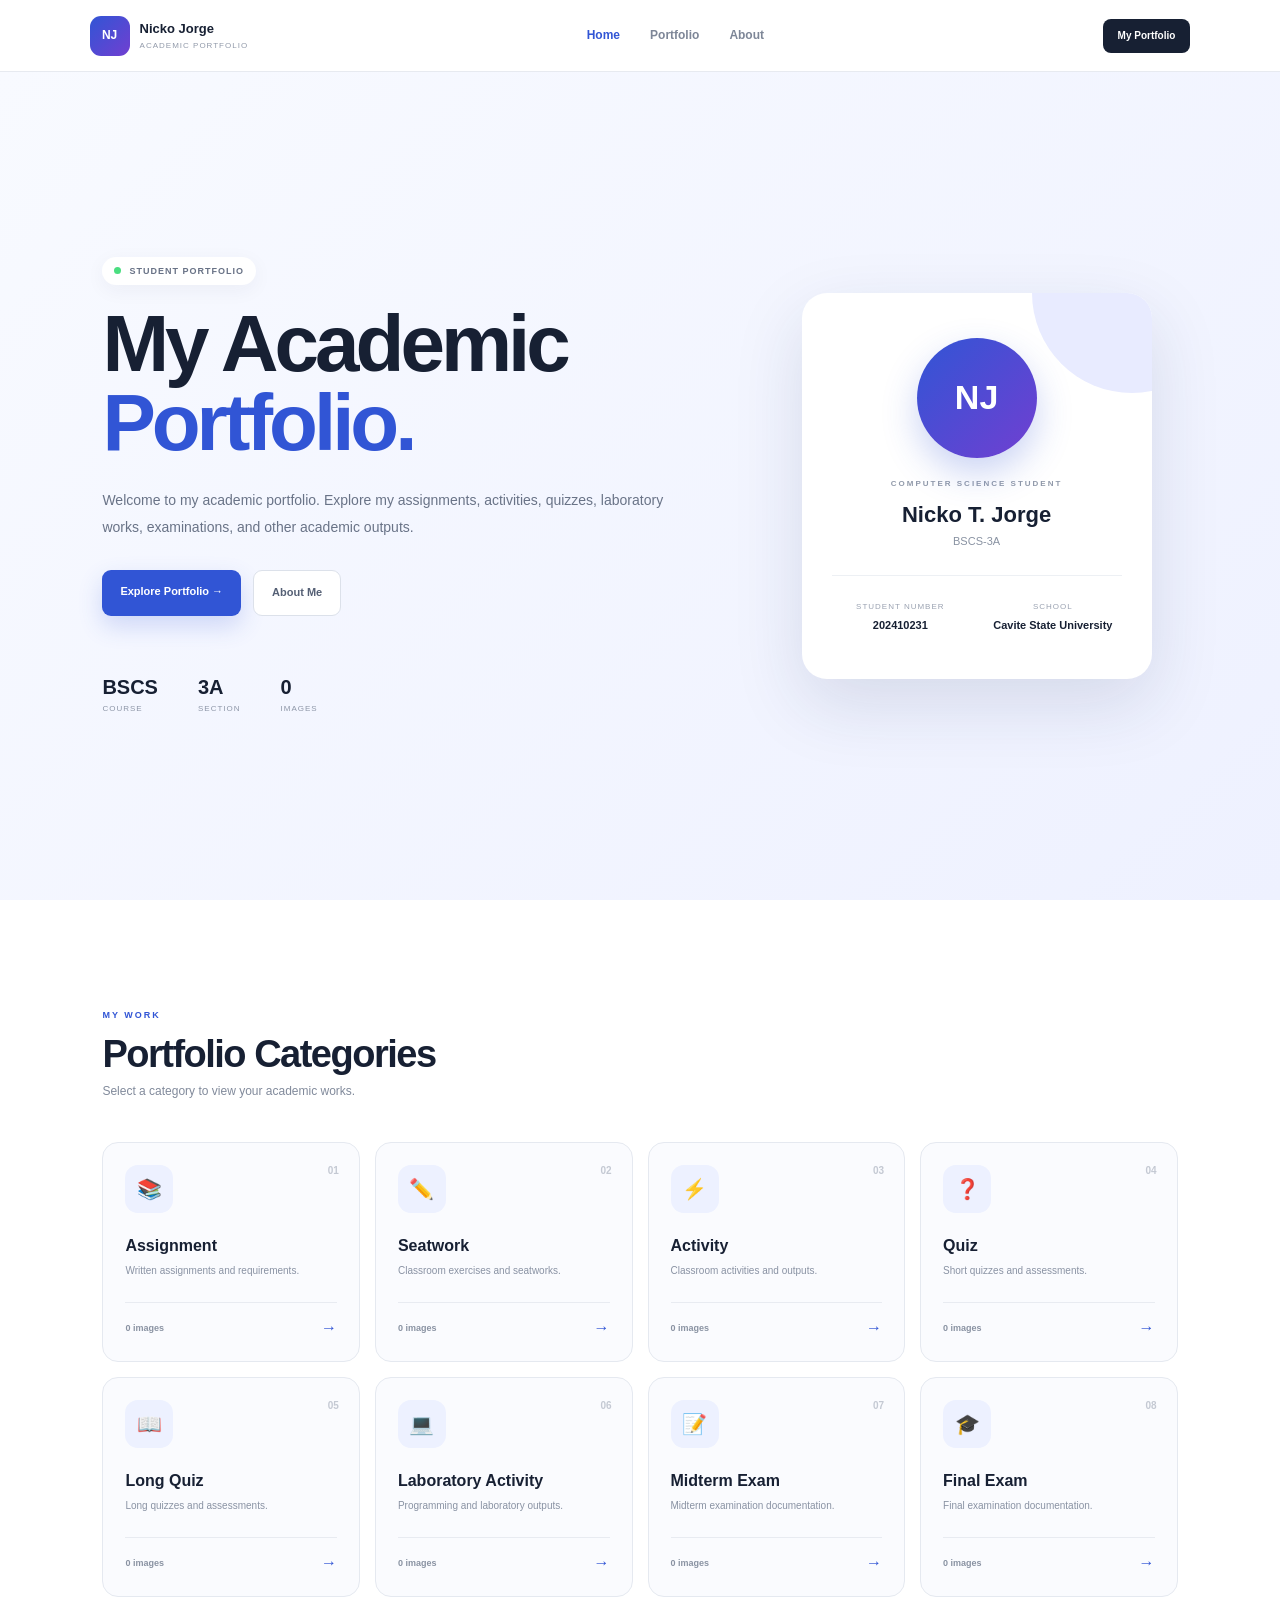
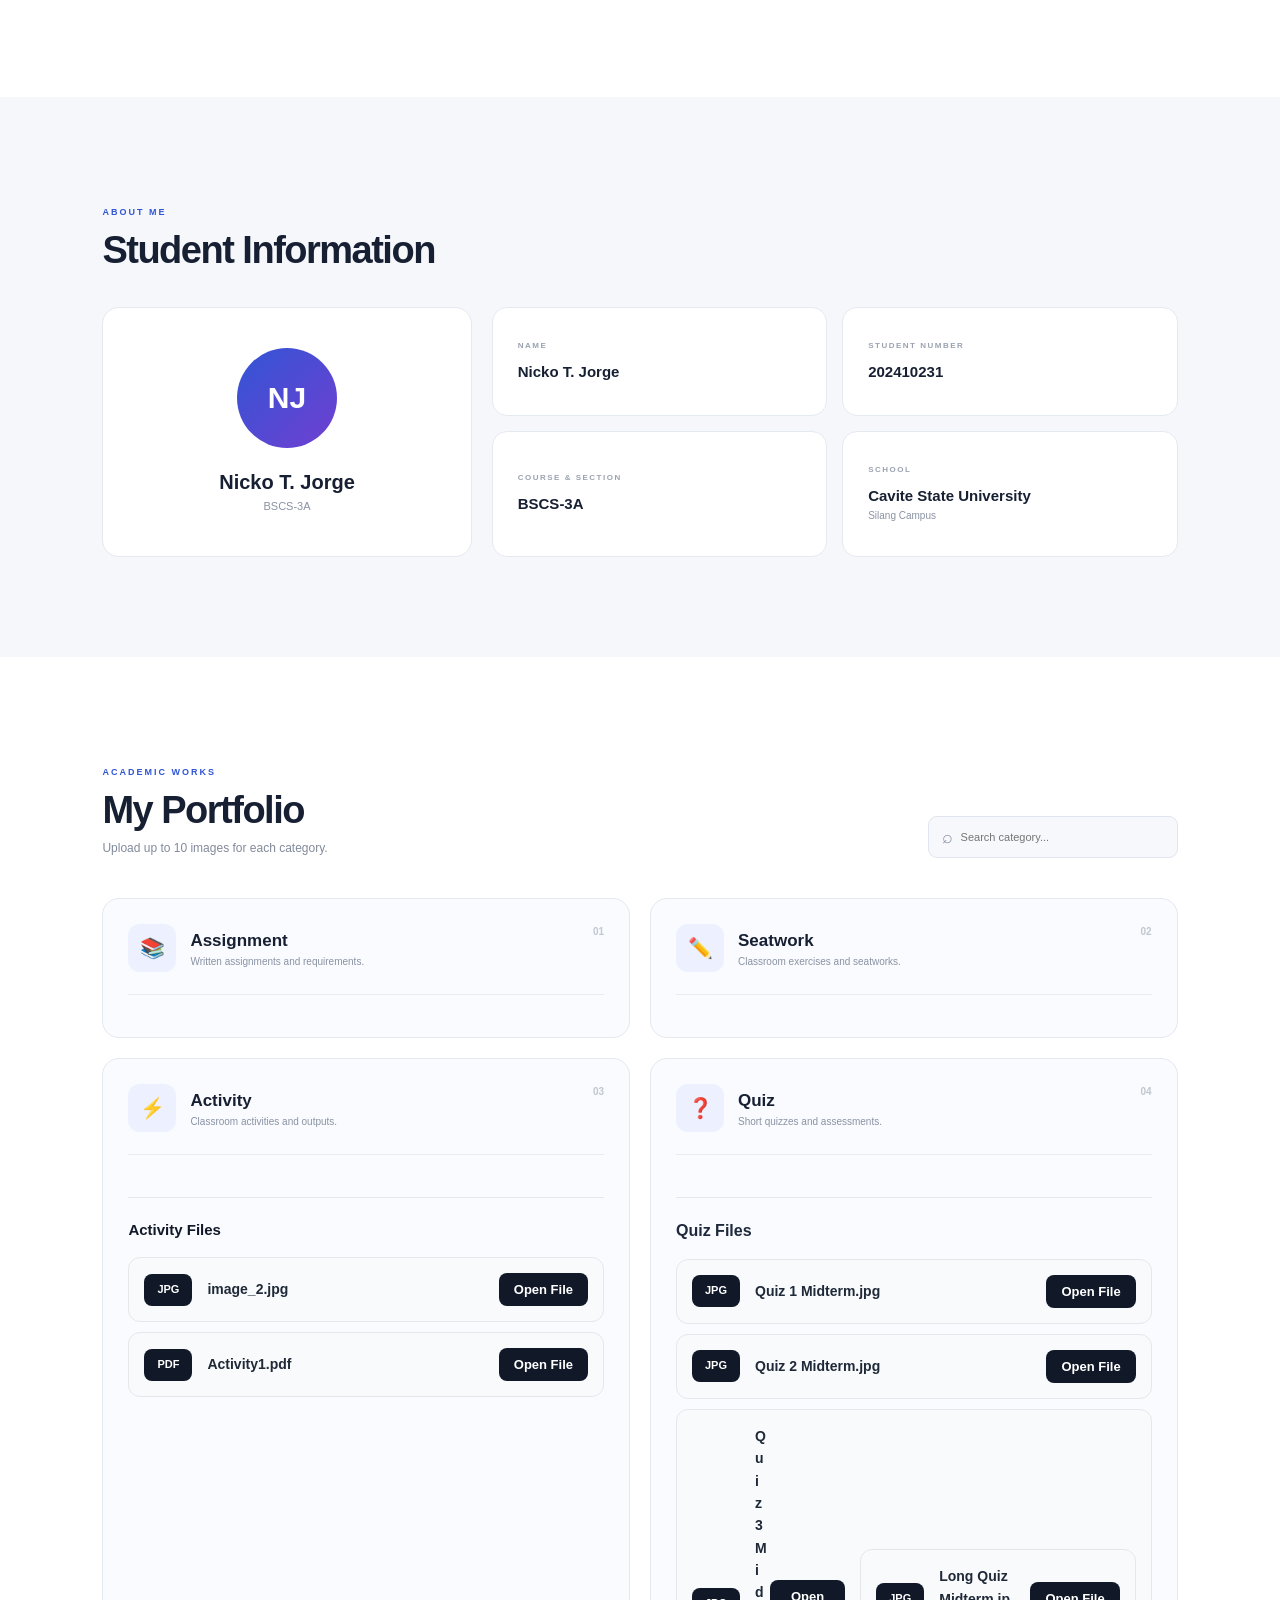
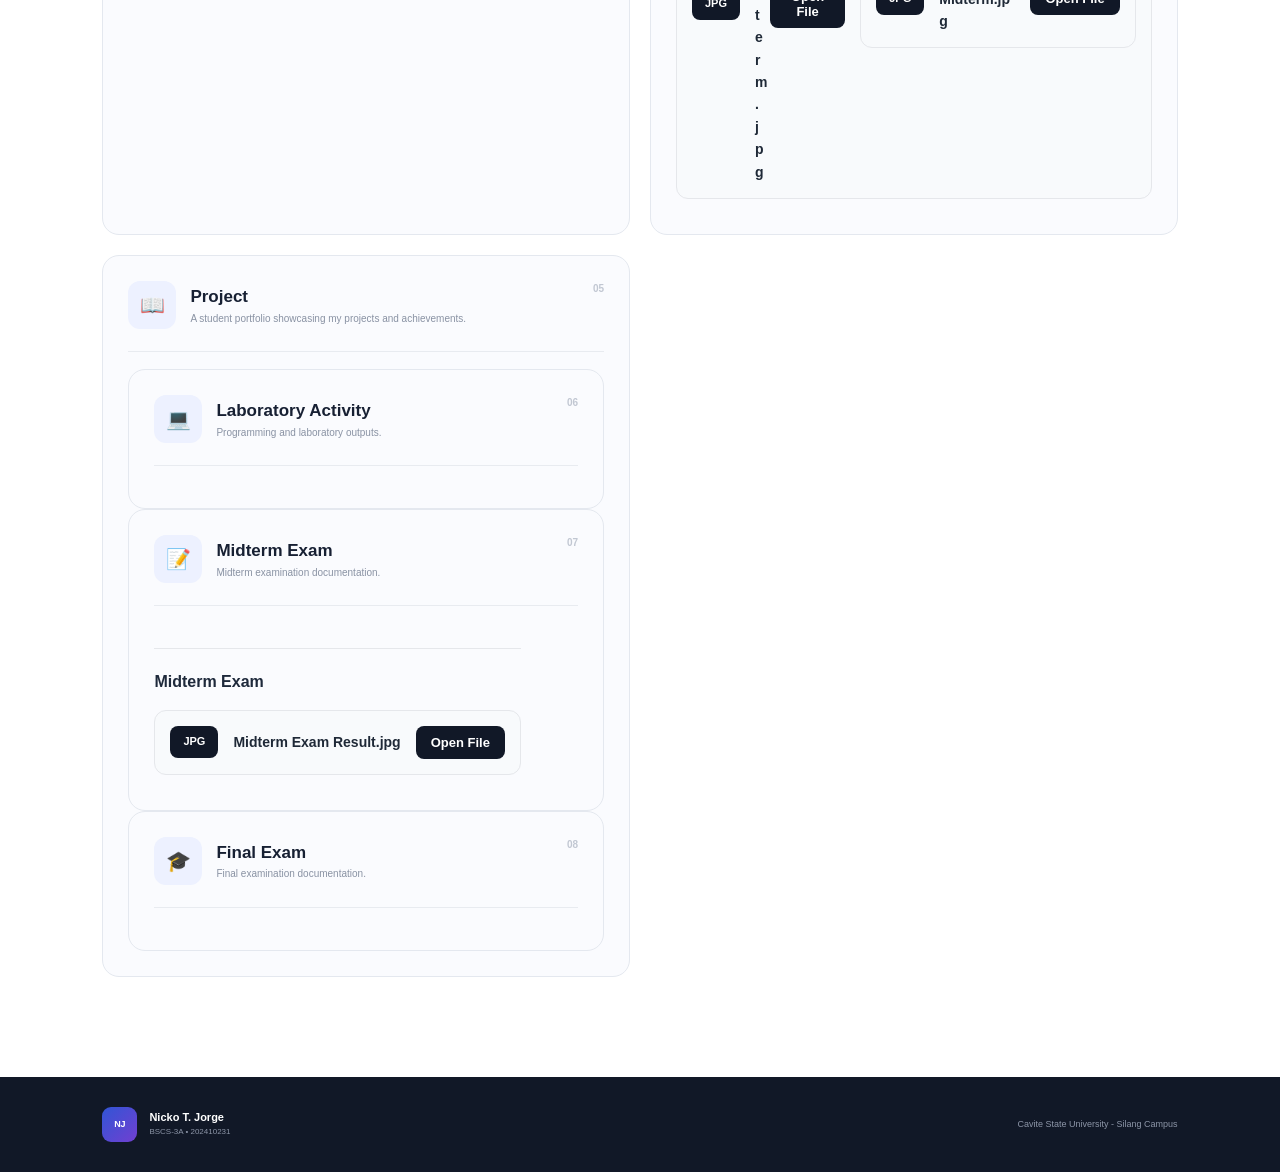
==== index.html @ 0a9c0896 "Update index.html" ====
<!DOCTYPE html>
<html lang="en">
<head>
    <meta charset="UTF-8">
    <meta name="viewport" content="width=device-width, initial-scale=1.0">

    <title>Nicko T. Jorge | Portfolio</title>

    <link rel="stylesheet" href="style.css">
</head>

<body>

<!-- =========================================
     NAVIGATION
========================================= -->
<header class="navbar">

    <a href="#home" class="logo">
        <div class="logo-box">NJ</div>

        <div class="logo-text">
            <strong>Nicko Jorge</strong>
            <small>Academic Portfolio</small>
        </div>
    </a>

    <nav>
        <a href="#home" class="nav-link active">Home</a>
        <a href="#portfolio" class="nav-link">Portfolio</a>
        <a href="#about" class="nav-link">About</a>
    </nav>

    <a href="#portfolio" class="nav-btn">
        My Portfolio
    </a>

</header>


<!-- =========================================
     HOME
========================================= -->
<section id="home" class="hero">

    <div class="hero-content">

        <span class="welcome-badge">
            <span></span>
            Student Portfolio
        </span>

        <h1>
            My Academic
            <strong>Portfolio.</strong>
        </h1>

        <p>
            Welcome to my academic portfolio.
            Explore my assignments, activities, quizzes,
            laboratory works, examinations, and other
            academic outputs.
        </p>

        <div class="hero-buttons">

            <a href="#portfolio" class="primary-btn">
                Explore Portfolio →
            </a>

            <a href="#about" class="secondary-btn">
                About Me
            </a>

        </div>

        <div class="hero-stats">

            <div>
                <strong>BSCS</strong>
                <span>Course</span>
            </div>

            <div>
                <strong>3A</strong>
                <span>Section</span>
            </div>

            <div>
                <strong id="totalImages">0</strong>
                <span>Images</span>
            </div>

        </div>

    </div>


    <!-- HERO PROFILE CARD -->
    <div class="hero-card">

        <div class="hero-card-top"></div>

        <div class="profile-circle">
            NJ
        </div>

        <span class="student-text">
            COMPUTER SCIENCE STUDENT
        </span>

        <h2>
            Nicko T. Jorge
        </h2>

        <p>
            BSCS-3A
        </p>

        <div class="hero-line"></div>

        <div class="student-info">

            <div>
                <span>Student Number</span>
                <strong>202410231</strong>
            </div>

            <div>
                <span>School</span>
                <strong>Cavite State University</strong>
            </div>

        </div>

    </div>

</section>


<!-- =========================================
     HOME PORTFOLIO CATEGORIES
========================================= -->
<section class="home-portfolio">

    <div class="section-heading">

        <span>MY WORK</span>

        <h2>
            Portfolio Categories
        </h2>

        <p>
            Select a category to view your academic works.
        </p>

    </div>


    <div class="category-grid">

        <!-- Assignment -->
        <a href="#assignment-section" class="category-card">

            <div class="category-icon">📚</div>

            <span class="category-number">01</span>

            <h3>Assignment</h3>

            <p>
                Written assignments and requirements.
            </p>

            <div class="category-bottom">
                <span id="home-assignment">0 images</span>
                <b>→</b>
            </div>

        </a>


        <!-- Seatwork -->
        <a href="#seatwork-section" class="category-card">

            <div class="category-icon">✏️</div>

            <span class="category-number">02</span>

            <h3>Seatwork</h3>

            <p>
                Classroom exercises and seatworks.
            </p>

            <div class="category-bottom">
                <span id="home-seatwork">0 images</span>
                <b>→</b>
            </div>

        </a>


        <!-- Activity -->
        <a href="#activity-section" class="category-card">

            <div class="category-icon">⚡</div>

            <span class="category-number">03</span>

            <h3>Activity</h3>

            <p>
                Classroom activities and outputs.
            </p>

            <div class="category-bottom">
                <span id="home-activity">0 images</span>
                <b>→</b>
            </div>

        </a>


        <!-- Quiz -->
        <a href="#quiz-section" class="category-card">

            <div class="category-icon">❓</div>

            <span class="category-number">04</span>

            <h3>Quiz</h3>

            <p>
                Short quizzes and assessments.
            </p>

            <div class="category-bottom">
                <span id="home-quiz">0 images</span>
                <b>→</b>
            </div>

        </a>


        <!-- Long Quiz -->
        <a href="#longquiz-section" class="category-card">

            <div class="category-icon">📖</div>

            <span class="category-number">05</span>

            <h3>Long Quiz</h3>

            <p>
                Long quizzes and assessments.
            </p>

            <div class="category-bottom">
                <span id="home-longquiz">0 images</span>
                <b>→</b>
            </div>

        </a>


        <!-- Laboratory -->
        <a href="#laboratory-section" class="category-card">

            <div class="category-icon">💻</div>

            <span class="category-number">06</span>

            <h3>Laboratory Activity</h3>

            <p>
                Programming and laboratory outputs.
            </p>

            <div class="category-bottom">
                <span id="home-laboratory">0 images</span>
                <b>→</b>
            </div>

        </a>


        <!-- Midterm -->
        <a href="#midterm-section" class="category-card">

            <div class="category-icon">📝</div>

            <span class="category-number">07</span>

            <h3>Midterm Exam</h3>

            <p>
                Midterm examination documentation.
            </p>

            <div class="category-bottom">
                <span id="home-midterm">0 images</span>
                <b>→</b>
            </div>

        </a>


        <!-- Final -->
        <a href="#finalexam-section" class="category-card">

            <div class="category-icon">🎓</div>

            <span class="category-number">08</span>

            <h3>Final Exam</h3>

            <p>
                Final examination documentation.
            </p>

            <div class="category-bottom">
                <span id="home-finalexam">0 images</span>
                <b>→</b>
            </div>

        </a>

    </div>

</section>


<!-- =========================================
     ABOUT
========================================= -->
<section id="about" class="about">

    <div class="section-heading">

        <span>ABOUT ME</span>

        <h2>
            Student Information
        </h2>

    </div>


    <div class="about-container">

        <div class="about-profile">

            <div class="big-profile">
                NJ
            </div>

            <h2>
                Nicko T. Jorge
            </h2>

            <p>
                BSCS-3A
            </p>

        </div>


        <div class="details-grid">

            <div class="detail-box">
                <span>NAME</span>
                <strong>Nicko T. Jorge</strong>
            </div>

            <div class="detail-box">
                <span>STUDENT NUMBER</span>
                <strong>202410231</strong>
            </div>

            <div class="detail-box">
                <span>COURSE & SECTION</span>
                <strong>BSCS-3A</strong>
            </div>

            <div class="detail-box">
                <span>SCHOOL</span>
                <strong>Cavite State University</strong>
                <small>Silang Campus</small>
            </div>

        </div>

    </div>

</section>


<!-- =========================================
     PORTFOLIO
========================================= -->
<section id="portfolio" class="portfolio">

    <div class="portfolio-heading">

        <div class="section-heading">

            <span>ACADEMIC WORKS</span>

            <h2>
                My Portfolio
            </h2>

            <p>
                Upload up to 10 images for each category.
            </p>

        </div>


        <div class="search-box">

            <span>⌕</span>

            <input
                type="text"
                id="searchInput"
                placeholder="Search category..."
            >

        </div>

    </div>


    <div class="portfolio-list">


        <!-- =====================================
             ASSIGNMENT
        ====================================== -->
        <article
            class="work-card"
            id="assignment-section"
            data-name="assignment"
        >

            <div class="work-top">

                <div class="work-icon">📚</div>

                <div>
                    <h3>Assignment</h3>
                    <p>
                        Written assignments and requirements.
                    </p>
                </div>

                <span class="work-number">01</span>

            </div>


            <div class="upload-area">

                

               

            </div>

           

        </article>



        <!-- =====================================
             SEATWORK
        ====================================== -->
        <article
            class="work-card"
            id="seatwork-section"
            data-name="seatwork"
        >

            <div class="work-top">

                <div class="work-icon">✏️</div>

                <div>
                    <h3>Seatwork</h3>
                    <p>
                        Classroom exercises and seatworks.
                    </p>
                </div>

                <span class="work-number">02</span>

            </div>


            <div class="upload-area">

                
            </div>

        </article>



        <!-- =====================================
             ACTIVITY
        ====================================== -->
        <article
            class="work-card"
            id="activity-section"
            data-name="activity"
        >

            <div class="work-top">

                <div class="work-icon">⚡</div>

                <div>
                    <h3>Activity</h3>
                    <p>
                        Classroom activities and outputs.
                    </p>
                </div>

                <span class="work-number">03</span>

            </div>


            <div class="upload-area">

                
            </div>


            <!-- STATIC FILES -->
            <div class="static-files">

                <h4>Activity Files</h4>


                <!-- JPG FILE -->
                <div class="file-item-card">

                    <div class="file-item-header">
                        <span class="file-badge">
                            JPG
                        </span>
                    </div>

                    <div class="file-info">

                        <div class="file-title">
                            image_2.jpg
                        </div>

                    </div>

                    <button
                        class="view-btn"
                        onclick="openStaticFile(
                            'files/dine papalitan.jpg',
                            'dine papalitan.jpg'
                        )"
                    >
                        Open File
                    </button>

                </div>


                <!-- PDF FILE -->
                <div class="file-item-card">

                    <div class="file-item-header">
                        <span class="file-badge">
                            PDF
                        </span>
                    </div>

                    <div class="file-info">

                        <div class="file-title">
                            Activity1.pdf
                        </div>

                    </div>

                    <button
                        class="view-btn"
                        onclick="openStaticFile(
                            'files/z-table.pdf',
                            'z-table.pdf'
                        )"
                    >
                        Open File
                    </button>

                </div>

            </div>

        </article>



        <!-- =====================================
             QUIZ
        ====================================== -->
        <article
            class="work-card"
            id="quiz-section"
            data-name="quiz"
        >

            <div class="work-top">

                <div class="work-icon">❓</div>

                <div>
                    <h3>Quiz</h3>
                    <p>
                        Short quizzes and assessments.
                    </p>
                </div>

                <span class="work-number">04</span>

            </div>


            <div class="upload-area">

                </div>

            <!-- STATIC FILES -->
            <div class="static-files">

                <h4 style="margin-bottom: 15px; font-size: 1rem; color: #1e293b;">Quiz Files</h4>

                <!-- FILE 1 -->
                <div class="file-item-card">

                    <div class="file-item-header">
                        <span class="file-badge">
                            JPG
                        </span>
                    </div>

                    <div class="file-info">
                        <div class="file-title">
                            Quiz 1 Midterm.jpg
                        </div>
                    </div>

                    <button
                        class="view-btn"
                        onclick="openStaticFile(
                            'files/QUIZ 1 Midterm - Emerging Tech.jpg',
                            'QUIZ 1 Midterm - Emerging Tech.jpg'
                        )"
                    >
                        Open File
                    </button>

                </div>

                <!-- FILE 2 -->
                <div class="file-item-card">

                    <div class="file-item-header">
                        <span class="file-badge">
                            JPG
                        </span>
                    </div>

                    <div class="file-info">
                        <div class="file-title">
                            Quiz 2 Midterm.jpg
                        </div>
                    </div>

                    <button
                        class="view-btn"
                        onclick="openStaticFile(
                            'files/QUIZ 2 Midterm - Requirement Analysis & UML.jpg',
                            'QUIZ 2 Midterm - Requirement Analysis & UML.jpg'
                        )"
                    >
                        Open File
                    </button>

                </div>

                <!-- FILE 3 -->
                <div class="file-item-card">

                    <div class="file-item-header">
                        <span class="file-badge">
                            JPG
                        </span>
                    </div>

                    <div class="file-info">
                        <div class="file-title">
                            Quiz 3 Midterm.jpg
                        </div>
                    </div>

                    <button
                        class="view-btn"
                        onclick="openStaticFile(
                            'files/QUIZ 3 Midterm - The SOLID Principles.jpg',
                            'QUIZ 3 Midterm - The SOLID Principles.jpg'
                        )"
                    >
                        Open File
                    </button>

                    <!-- FILE 4 -->
                <div class="file-item-card">

                    <div class="file-item-header">
                        <span class="file-badge">
                            JPG
                        </span>
                    </div>

                    <div class="file-info">
                        <div class="file-title">
                            Long Quiz Midterm.jpg
                        </div>
                    </div>

                    <button
                        class="view-btn"
                        onclick="openStaticFile(
                            'files/Long Quiz - Overall Lesson.jpg',
                            'Long Quiz - Overall Lesson.jpg'
                        )"
                    >
                        Open File
                    </button>
                    
        </article>



        <!-- =====================================
             LONG QUIZ
        ====================================== -->
        <article
            class="work-card"
            id="longquiz-section"
            data-name="long quiz"
        >

            <div class="work-top">

                <div class="work-icon">📖</div>

                <div>
                    <h3>Project</h3>
                    <p>
                        A student portfolio showcasing my projects and achievements.
                    </p>
                </div>

                <span class="work-number">05</span>

            </div>


            <div class="upload-area">

                </div


        </article>



        <!-- =====================================
             LABORATORY
        ====================================== -->
        <article
            class="work-card"
            id="laboratory-section"
            data-name="laboratory activity"
        >

            <div class="work-top">

                <div class="work-icon">💻</div>

                <div>
                    <h3>Laboratory Activity</h3>
                    <p>
                        Programming and laboratory outputs.
                    </p>
                </div>

                <span class="work-number">06</span>

            </div>


            <div class="upload-area">

                </div>

        </article>



        <!-- =====================================
             MIDTERM
        ====================================== -->
        <article
            class="work-card"
            id="midterm-section"
            data-name="midterm exam"
        >

            <div class="work-top">

                <div class="work-icon">📝</div>

                <div>
                    <h3>Midterm Exam</h3>
                    <p>
                        Midterm examination documentation.
                    </p>
                </div>

                <span class="work-number">07</span>

            </div>


            <div class="upload-area">

                <!-- STATIC FILES -->
            <div class="static-files">

                <h4 style="margin-bottom: 15px; font-size: 1rem; color: #1e293b;">Midterm Exam</h4>

                <!-- FILE 1 -->
                <div class="file-item-card">

                    <div class="file-item-header">
                        <span class="file-badge">
                            JPG
                        </span>
                    </div>

                    <div class="file-info">
                        <div class="file-title">
                            Midterm Exam Result.jpg
                        </div>
                    </div>

                    <button
                        class="view-btn"
                        onclick="openStaticFile(
                            'files/Midterm Exam Result.jpg',
                            'Midterm Exam Result.jpg'
                        )"
                    >
                        Open File
                    </button>

                </div>

        </article>



        <!-- =====================================
             FINAL EXAM
        ====================================== -->
        <article
            class="work-card"
            id="finalexam-section"
            data-name="final exam"
        >

            <div class="work-top">

                <div class="work-icon">🎓</div>

                <div>
                    <h3>Final Exam</h3>
                    <p>
                        Final examination documentation.
                    </p>
                </div>

                <span class="work-number">08</span>

            </div>


            <div class="upload-area">

                </div>

        </article>

    </div>


    <div
        id="noResults"
        class="no-results"
    >
        No category found.
    </div>

</section>


<!-- =========================================
     IMAGE MODAL
========================================= -->
<div
    id="imageModal"
    class="image-modal"


    <button
        class="close-modal"
        onclick="closeModal()"
    >
        ×
    </button>

    <img
        id="modalImage"
        src=""
        alt="Image Preview"
    >

</div>


<!-- =========================================
     STATIC FILE MODAL
========================================= -->
<div
    id="staticFileModal"
    class="static-file-modal">


    <div class="static-file-container">

        <div class="static-file-topbar">

            <strong id="staticFileTitle">
                File
            </strong>

            <button
                class="close-file-modal"
                onclick="closeStaticFile()"
            >
                ×
            </button>

        </div>


        <div class="static-file-content">

            <img
                id="staticImageViewer"
                src=""
                alt="File Preview"
            >


            <iframe
                id="staticPdfViewer"
                src=""
                title="PDF Viewer"
            ></iframe>


            <div
                id="unsupportedFile"
                class="unsupported-file"
            >

                <h3>
                    File Preview Unavailable
                </h3>

                <p>
                    This file type cannot be previewed
                    in the browser.
                </p>

            </div>

        </div>

    </div>

</div>


<!-- =========================================
     FOOTER
========================================= -->
<footer>

    <div class="footer-logo">
        NJ
    </div>

    <div>

        <strong>
            Nicko T. Jorge
        </strong>

        <span>
            BSCS-3A • 202410231
        </span>

    </div>

    <p>
        Cavite State University - Silang Campus
    </p>

</footer>


<script src="script.js"></script>

</body>
</html>
---- style.css ----
/* =========================================
   RESET
========================================= */

* {
    margin: 0;
    padding: 0;
    box-sizing: border-box;
}

html {
    scroll-behavior: smooth;
}

body {
    font-family: Arial, Helvetica, sans-serif;
    color: #172033;
    background: #f5f7fb;
    line-height: 1.6;
}


/* =========================================
   NAVBAR
========================================= */

.navbar {
    position: sticky;
    top: 0;
    z-index: 1000;
    height: 72px;
    padding: 0 7%;
    display: flex;
    align-items: center;
    justify-content: space-between;
    background: rgba(255,255,255,0.94);
    backdrop-filter: blur(15px);
    border-bottom: 1px solid #e7eaf0;
}

.logo {
    display: flex;
    align-items: center;
    gap: 10px;
    text-decoration: none;
    color: #172033;
}

.logo-box {
    width: 40px;
    height: 40px;
    display: flex;
    align-items: center;
    justify-content: center;
    border-radius: 11px;
    background: linear-gradient(135deg,#3155d5,#713fd1);
    color: white;
    font-size: 12px;
    font-weight: 900;
}

.logo-text strong {
    display: block;
    font-size: 13px;
}

.logo-text small {
    display: block;
    color: #929aaa;
    font-size: 8px;
    letter-spacing: 1px;
    text-transform: uppercase;
}

.navbar nav {
    display: flex;
    gap: 30px;
}

.nav-link {
    color: #7d8697;
    text-decoration: none;
    font-size: 12px;
    font-weight: 700;
    transition: 0.25s;
}

.nav-link:hover,
.nav-link.active {
    color: #3155d5;
}

.nav-btn {
    padding: 9px 15px;
    border-radius: 8px;
    background: #172033;
    color: white;
    text-decoration: none;
    font-size: 10px;
    font-weight: 700;
}


/* =========================================
   HERO
========================================= */

.hero {
    min-height: calc(100vh - 72px);
    padding: 80px 8%;
    display: grid;
    grid-template-columns: 1.2fr 0.8fr;
    align-items: center;
    gap: 70px;
    background: linear-gradient(135deg,#f8faff,#eef1ff);
}

.hero-content {
    max-width: 650px;
}

.welcome-badge {
    display: inline-flex;
    align-items: center;
    gap: 8px;
    padding: 7px 12px;
    border-radius: 30px;
    background: white;
    color: #687286;
    font-size: 9px;
    font-weight: 800;
    letter-spacing: 1px;
    text-transform: uppercase;
    box-shadow: 0 5px 20px rgba(30,40,80,0.05);
}

.welcome-badge span {
    width: 7px;
    height: 7px;
    border-radius: 50%;
    background: #4ade80;
}

.hero h1 {
    margin-top: 20px;
    font-size: clamp(50px,7vw,80px);
    line-height: 0.98;
    letter-spacing: -4px;
}

.hero h1 strong {
    display: block;
    color: #3155d5;
}

.hero-content > p {
    max-width: 580px;
    margin-top: 25px;
    color: #697387;
    font-size: 14px;
    line-height: 1.9;
}

.hero-buttons {
    display: flex;
    gap: 12px;
    margin-top: 30px;
}

.primary-btn,
.secondary-btn {
    padding: 13px 18px;
    border-radius: 9px;
    text-decoration: none;
    font-size: 11px;
    font-weight: 800;
    transition: 0.25s;
}

.primary-btn {
    background: #3155d5;
    color: white;
    box-shadow: 0 10px 25px rgba(49,85,213,0.2);
}

.primary-btn:hover {
    transform: translateY(-3px);
}

.secondary-btn {
    border: 1px solid #dce1ea;
    background: white;
    color: #556075;
}

.secondary-btn:hover {
    color: #3155d5;
    border-color: #3155d5;
}

.hero-stats {
    display: flex;
    gap: 40px;
    margin-top: 55px;
}

.hero-stats div {
    display: flex;
    flex-direction: column;
}

.hero-stats strong {
    font-size: 20px;
}

.hero-stats span {
    color: #8d96a7;
    font-size: 8px;
    text-transform: uppercase;
    letter-spacing: 1px;
}


/* =========================================
   HERO CARD
========================================= */

.hero-card {
    position: relative;
    max-width: 350px;
    width: 100%;
    margin: auto;
    padding: 45px 30px;
    text-align: center;
    background: white;
    border-radius: 25px;
    box-shadow: 0 25px 70px rgba(30,45,90,0.13);
    overflow: hidden;
    animation: floating 5s ease-in-out infinite;
}

@keyframes floating {
    0%,100% {
        transform: translateY(0);
    }

    50% {
        transform: translateY(-10px);
    }
}

.hero-card-top {
    position: absolute;
    top: -100px;
    right: -80px;
    width: 200px;
    height: 200px;
    border-radius: 50%;
    background: #e8ebff;
}

.profile-circle {
    position: relative;
    width: 120px;
    height: 120px;
    margin: auto;
    display: flex;
    align-items: center;
    justify-content: center;
    border-radius: 50%;
    background: linear-gradient(135deg,#3155d5,#713fd1);
    color: white;
    font-size: 34px;
    font-weight: 900;
    box-shadow: 0 15px 35px rgba(49,85,213,0.25);
}

.student-text {
    display: block;
    margin-top: 20px;
    color: #919aaa;
    font-size: 8px;
    font-weight: 800;
    letter-spacing: 2px;
}

.hero-card h2 {
    margin-top: 7px;
    font-size: 22px;
}

.hero-card > p {
    color: #8992a2;
    font-size: 11px;
}

.hero-line {
    height: 1px;
    margin: 25px 0;
    background: #edf0f4;
}

.student-info {
    display: grid;
    grid-template-columns: 1fr 1fr;
    gap: 15px;
}

.student-info div {
    display: flex;
    flex-direction: column;
}

.student-info span {
    color: #9aa2b1;
    font-size: 8px;
    text-transform: uppercase;
    letter-spacing: 1px;
}

.student-info strong {
    margin-top: 3px;
    font-size: 11px;
}


/* =========================================
   SECTION HEADING
========================================= */

.section-heading > span {
    color: #3155d5;
    font-size: 9px;
    font-weight: 900;
    letter-spacing: 2px;
}

.section-heading h2 {
    margin-top: 8px;
    font-size: 38px;
    line-height: 1.1;
    letter-spacing: -1.5px;
}

.section-heading p {
    margin-top: 7px;
    color: #818a9b;
    font-size: 12px;
}


/* =========================================
   HOME PORTFOLIO
========================================= */

.home-portfolio {
    padding: 100px 8%;
    background: white;
}

.category-grid {
    margin-top: 40px;
    display: grid;
    grid-template-columns: repeat(4,1fr);
    gap: 15px;
}

.category-card {
    position: relative;
    min-height: 220px;
    padding: 22px;
    border: 1px solid #e5e9f0;
    border-radius: 16px;
    background: #fafbfe;
    text-decoration: none;
    color: #172033;
    transition: 0.3s ease;
    overflow: hidden;
}

.category-card:hover {
    transform: translateY(-7px);
    background: white;
    border-color: #ccd5f4;
    box-shadow: 0 18px 40px rgba(30,45,90,0.08);
}

.category-icon {
    width: 48px;
    height: 48px;
    display: flex;
    align-items: center;
    justify-content: center;
    border-radius: 13px;
    background: #edf1ff;
    font-size: 20px;
}

.category-number {
    position: absolute;
    top: 20px;
    right: 20px;
    color: #c4c9d3;
    font-size: 10px;
    font-weight: 900;
}

.category-card h3 {
    margin-top: 20px;
    font-size: 16px;
}

.category-card p {
    margin-top: 5px;
    color: #8992a3;
    font-size: 10px;
}

.category-bottom {
    position: absolute;
    left: 22px;
    right: 22px;
    bottom: 20px;
    display: flex;
    justify-content: space-between;
    align-items: center;
    border-top: 1px solid #e8ebf1;
    padding-top: 12px;
}

.category-bottom span {
    color: #8992a2;
    font-size: 9px;
    font-weight: 700;
}

.category-bottom b {
    color: #3155d5;
    font-size: 16px;
}


/* =========================================
   ABOUT
========================================= */

.about {
    padding: 100px 8%;
    background: #f5f7fb;
}

.about-container {
    margin-top: 35px;
    display: grid;
    grid-template-columns: 0.7fr 1.3fr;
    gap: 20px;
}

.about-profile {
    padding: 40px 25px;
    display: flex;
    flex-direction: column;
    align-items: center;
    justify-content: center;
    text-align: center;
    background: white;
    border-radius: 17px;
    border: 1px solid #e5e9f0;
}

.big-profile {
    width: 100px;
    height: 100px;
    display: flex;
    align-items: center;
    justify-content: center;
    border-radius: 50%;
    background: linear-gradient(135deg,#3155d5,#713fd1);
    color: white;
    font-size: 30px;
    font-weight: 900;
}

.about-profile h2 {
    margin-top: 18px;
    font-size: 20px;
}

.about-profile p {
    color: #8992a3;
    font-size: 11px;
}

.details-grid {
    display: grid;
    grid-template-columns: 1fr 1fr;
    gap: 15px;
}

.detail-box {
    padding: 25px;
    display: flex;
    flex-direction: column;
    justify-content: center;
    border: 1px solid #e5e9f0;
    border-radius: 15px;
    background: white;
}

.detail-box span {
    color: #9aa2b1;
    font-size: 8px;
    font-weight: 900;
    letter-spacing: 1.5px;
}

.detail-box strong {
    margin-top: 7px;
    font-size: 15px;
}

.detail-box small {
    color: #8992a3;
    font-size: 10px;
}


/* =========================================
   PORTFOLIO
========================================= */

.portfolio {
    padding: 100px 8%;
    background: white;
}

.portfolio-heading {
    display: flex;
    align-items: end;
    justify-content: space-between;
    gap: 30px;
}

.search-box {
    width: 250px;
    height: 42px;
    display: flex;
    align-items: center;
    gap: 8px;
    padding: 0 13px;
    background: #f7f8fb;
    border: 1px solid #e1e5ed;
    border-radius: 9px;
}

.search-box span {
    color: #8b94a4;
    font-size: 18px;
}

.search-box input {
    width: 100%;
    border: none;
    outline: none;
    background: transparent;
    font-size: 11px;
    color: #172033;
}


/* =========================================
   WORK LIST
========================================= */

.portfolio-list {
    margin-top: 40px;
    display: grid;
    grid-template-columns: repeat(2,1fr);
    gap: 20px;
}

.work-card {
    padding: 25px;
    border: 1px solid #e4e8ef;
    border-radius: 17px;
    background: #fafbfe;
    transition: 0.3s;
}

.work-card:hover {
    border-color: #ccd5f3;
    box-shadow: 0 15px 35px rgba(30,45,80,0.06);
}

.work-top {
    display: flex;
    align-items: center;
    gap: 14px;
}

.work-icon {
    width: 48px;
    height: 48px;
    flex-shrink: 0;
    display: flex;
    align-items: center;
    justify-content: center;
    border-radius: 12px;
    background: #edf1ff;
    font-size: 20px;
}

.work-top h3 {
    font-size: 17px;
}

.work-top p {
    color: #8992a3;
    font-size: 10px;
}

.work-number {
    margin-left: auto;
    align-self: flex-start;
    color: #c1c7d2;
    font-size: 10px;
    font-weight: 900;
}


/* =========================================
   UPLOAD
========================================= */

.upload-area {
    margin-top: 22px;
    padding-top: 17px;
    border-top: 1px solid #e8ebf0;
    display: flex;
    align-items: center;
    justify-content: space-between;
}

.upload-button {
    padding: 9px 13px;
    border-radius: 8px;
    background: #e9edff;
    color: #3155d5;
    font-size: 9px;
    font-weight: 900;
    cursor: pointer;
    transition: 0.25s;
}

.upload-button:hover {
    background: #3155d5;
    color: white;
}

.upload-button input {
    display: none;
}

.upload-area > span {
    color: #9aa2b1;
    font-size: 8px;
    font-weight: 700;
}


/* =========================================
   COUNTER
========================================= */

.counter {
    margin-top: 13px;
    color: #7f899a;
    font-size: 9px;
    font-weight: 800;
    text-align: right;
}


/* =========================================
   GALLERY
========================================= */

.gallery {
    margin-top: 12px;
    display: grid;
    grid-template-columns: repeat(5,1fr);
    gap: 6px;
}

.empty {
    grid-column: 1 / -1;
    padding: 18px;
    border: 1px dashed #dfe3eb;
    border-radius: 9px;
    text-align: center;
    color: #a1a8b5;
    font-size: 9px;
}

.image-item {
    position: relative;
    height: 70px;
    overflow: hidden;
    border-radius: 8px;
    background: #e9ecf2;
}

.image-item img {
    width: 100%;
    height: 100%;
    display: block;
    object-fit: cover;
    cursor: pointer;
    transition: 0.25s;
}

.image-item:hover img {
    transform: scale(1.08);
}

.delete-image {
    position: absolute;
    top: 4px;
    right: 4px;
    width: 21px;
    height: 21px;
    padding: 0;
    border: none;
    border-radius: 50%;
    background: rgba(0,0,0,0.75);
    color: white;
    cursor: pointer;
    font-size: 14px;
    line-height: 20px;
    opacity: 0;
    z-index: 5;
    transition: 0.2s;
}

.image-item:hover .delete-image {
    opacity: 1;
}

.delete-image:hover {
    background: #ef4444;
}


/* =========================================
   STATIC FILES
========================================= */

.static-files {
    margin-top: 25px;
    padding-top: 20px;
    border-top: 1px solid #e5e7eb;
}

.static-files h4 {
    margin: 0 0 15px;
    font-size: 15px;
    color: #111827;
}

.file-item-card {
    display: flex;
    align-items: center;
    gap: 15px;
    padding: 15px;
    margin-bottom: 10px;
    background: #f8fafc;
    border: 1px solid #e5e7eb;
    border-radius: 12px;
    transition: 0.2s ease;
}

.file-item-card:hover {
    transform: translateY(-2px);
    box-shadow: 0 8px 20px rgba(0,0,0,0.08);
}

.file-item-header {
    flex-shrink: 0;
}

.file-badge {
    display: inline-flex;
    align-items: center;
    justify-content: center;
    min-width: 48px;
    height: 32px;
    padding: 0 10px;
    border-radius: 8px;
    background: #111827;
    color: white;
    font-size: 11px;
    font-weight: 700;
}

.file-info {
    flex: 1;
    min-width: 0;
}

.file-title {
    font-size: 14px;
    font-weight: 600;
    color: #1f2937;
    word-break: break-word;
}

.view-btn {
    border: none;
    background: #111827;
    color: white;
    padding: 9px 15px;
    border-radius: 8px;
    cursor: pointer;
    font-size: 13px;
    font-weight: 600;
    transition: 0.2s ease;
}

.view-btn:hover {
    background: #374151;
    transform: translateY(-1px);
}


/* =========================================
   STATIC FILE MODAL
========================================= */

.static-file-modal {
    position: fixed;
    inset: 0;
    z-index: 9999;
    display: flex;
    align-items: center;
    justify-content: center;
    padding: 20px;
    background: rgba(0,0,0,0.75);
    opacity: 0;
    visibility: hidden;
    pointer-events: none;
    transition: 0.25s ease;
}

.static-file-modal.show {
    opacity: 1;
    visibility: visible;
    pointer-events: auto;
}

.static-file-container {
    width: min(1000px,100%);
    height: min(850px,90vh);
    background: white;
    border-radius: 16px;
    overflow: hidden;
    display: flex;
    flex-direction: column;
    box-shadow: 0 25px 70px rgba(0,0,0,0.3);
}

.static-file-topbar {
    min-height: 60px;
    padding: 0 20px;
    display: flex;
    align-items: center;
    justify-content: space-between;
    border-bottom: 1px solid #e5e7eb;
    background: white;
}

.static-file-topbar strong {
    font-size: 15px;
    color: #111827;
}

.close-file-modal {
    width: 38px;
    height: 38px;
    border: none;
    border-radius: 50%;
    background: #f3f4f6;
    color: #111827;
    font-size: 25px;
    line-height: 1;
    cursor: pointer;
}

.close-file-modal:hover {
    background: #e5e7eb;
}

.static-file-content {
    flex: 1;
    min-height: 0;
    display: flex;
    align-items: center;
    justify-content: center;
    background: #f1f5f9;
    overflow: auto;
}

#staticImageViewer {
    display: none;
    max-width: 100%;
    max-height: 100%;
    object-fit: contain;
}

#staticPdfViewer {
    display: none;
    width: 100%;
    height: 100%;
    border: none;
}

.unsupported-file {
    display: none;
    text-align: center;
    padding: 30px;
}

.unsupported-file h3 {
    margin-bottom: 8px;
}

.unsupported-file p {
    color: #6b7280;
}


/* =========================================
   NO RESULTS
========================================= */

.no-results {
    display: none;
    padding: 50px;
    text-align: center;
    color: #939baa;
    font-size: 12px;
}


/* =========================================
   IMAGE MODAL
========================================= */

.image-modal {
    position: fixed;
    inset: 0;
    z-index: 3000;
    display: none;
    align-items: center;
    justify-content: center;
    padding: 20px;
    background: rgba(8,12,22,0.95);
}

.image-modal img {
    max-width: 94vw;
    max-height: 90vh;
    object-fit: contain;
    border-radius: 10px;
}

.close-modal {
    position: absolute;
    top: 15px;
    right: 25px;
    border: none;
    background: transparent;
    color: white;
    font-size: 40px;
    cursor: pointer;
}


/* =========================================
   FOOTER
========================================= */

footer {
    padding: 30px 8%;
    display: flex;
    align-items: center;
    gap: 12px;
    background: #111827;
    color: #8d96a8;
}

.footer-logo {
    width: 35px;
    height: 35px;
    display: flex;
    align-items: center;
    justify-content: center;
    border-radius: 9px;
    background: linear-gradient(135deg,#3155d5,#713fd1);
    color: white;
    font-size: 9px;
    font-weight: 900;
}

footer div:nth-child(2) {
    display: flex;
    flex-direction: column;
}

footer strong {
    color: white;
    font-size: 11px;
}

footer span {
    font-size: 8px;
}

footer p {
    margin-left: auto;
    font-size: 9px;
}


/* =========================================
   TABLET
========================================= */

@media (max-width: 1000px) {

    .category-grid {
        grid-template-columns: repeat(2,1fr);
    }

    .hero {
        grid-template-columns: 1fr;
        text-align: center;
    }

    .hero-content {
        margin: auto;
    }

    .hero-content > p {
        margin-left: auto;
        margin-right: auto;
    }

    .hero-buttons,
    .hero-stats {
        justify-content: center;
    }

    .about-container {
        grid-template-columns: 1fr;
    }
}

/* =========================================
   MOBILE
========================================= */

@media (max-width: 700px) {

    .navbar {
        padding: 0 5%;
    }

    .navbar nav {
        display: none;
    }

    .nav-btn {
        font-size: 8px;
        padding: 8px 10px;
    }

    .hero {
        padding: 60px 6%;
    }

    .hero h1 {
        font-size: 48px;
        letter-spacing: -3px;
    }

    .hero-buttons {
        flex-direction: column;
    }

    .hero-stats {
        gap: 25px;
        flex-wrap: wrap;
    }

    .home-portfolio,
    .about,
    .portfolio {
        padding: 70px 6%;
    }

    .category-grid {
        grid-template-columns: 1fr;
    }

    .portfolio-heading {
        flex-direction: column;
        align-items: stretch;
    }

    .search-box {
        width: 100%;
    }

    .portfolio-list {
        grid-template-columns: 1fr;
    }

    .details-grid {
        grid-template-columns: 1fr;
    }

    .file-item-card {
        flex-wrap: wrap;
    }

    .file-info {
        flex: 1 1 calc(100% - 70px);
    }

    .view-btn {
        width: 100%;
    }

    .static-file-modal {
        padding: 10px;
    }

    .static-file-container {
        height: 95vh;
        border-radius: 12px;
    }

    footer {
        flex-direction: column;
        text-align: center;
    }

    footer p {
        margin-left: 0;
    }
}


/* =========================================
   SMALL PHONE
========================================= */

@media (max-width: 400px) {

    .logo-text small {
        display: none;
    }

    .logo-box {
        width: 35px;
        height: 35px;
    }

    .hero h1 {
        font-size: 42px;
    }

    .gallery {
        grid-template-columns: repeat(4,1fr);
    }

    .image-item {
        height: 65px;
    }
}

/* Modal backdrop */
#staticFileModal {
  display: none; /* Controlled by .show class */
  position: fixed;
  top: 0;
  left: 0;
  width: 100vw;
  height: 100vh;
  background: rgba(0, 0, 0, 0.85);
  z-index: 1000;
  align-items: center;
  justify-content: center;
}

#staticFileModal.show {
  display: flex !important;
}

/* Modal Content Box */
#staticFileModal .modal-content {
  width: 90%;
  max-width: 900px;
  height: 85vh; /* Forces modal to fill most of the screen height */
  background-color: #1e293b;
  border-radius: 12px;
  padding: 20px;
  display: flex;
  flex-direction: column;
  box-sizing: border-border;
}

/* Force PDF viewer element to fill available modal height */
#staticPdfViewer {
  width: 100%;
  height: 100%;
  flex: 1;
  border: none;
  border-radius: 8px;
}

/* Force Image viewer element to fit proportionally */
#staticImageViewer {
  max-width: 100%;
  max-height: 75vh;
  object-fit: contain;
  margin: 0 auto;
  display: block;
}
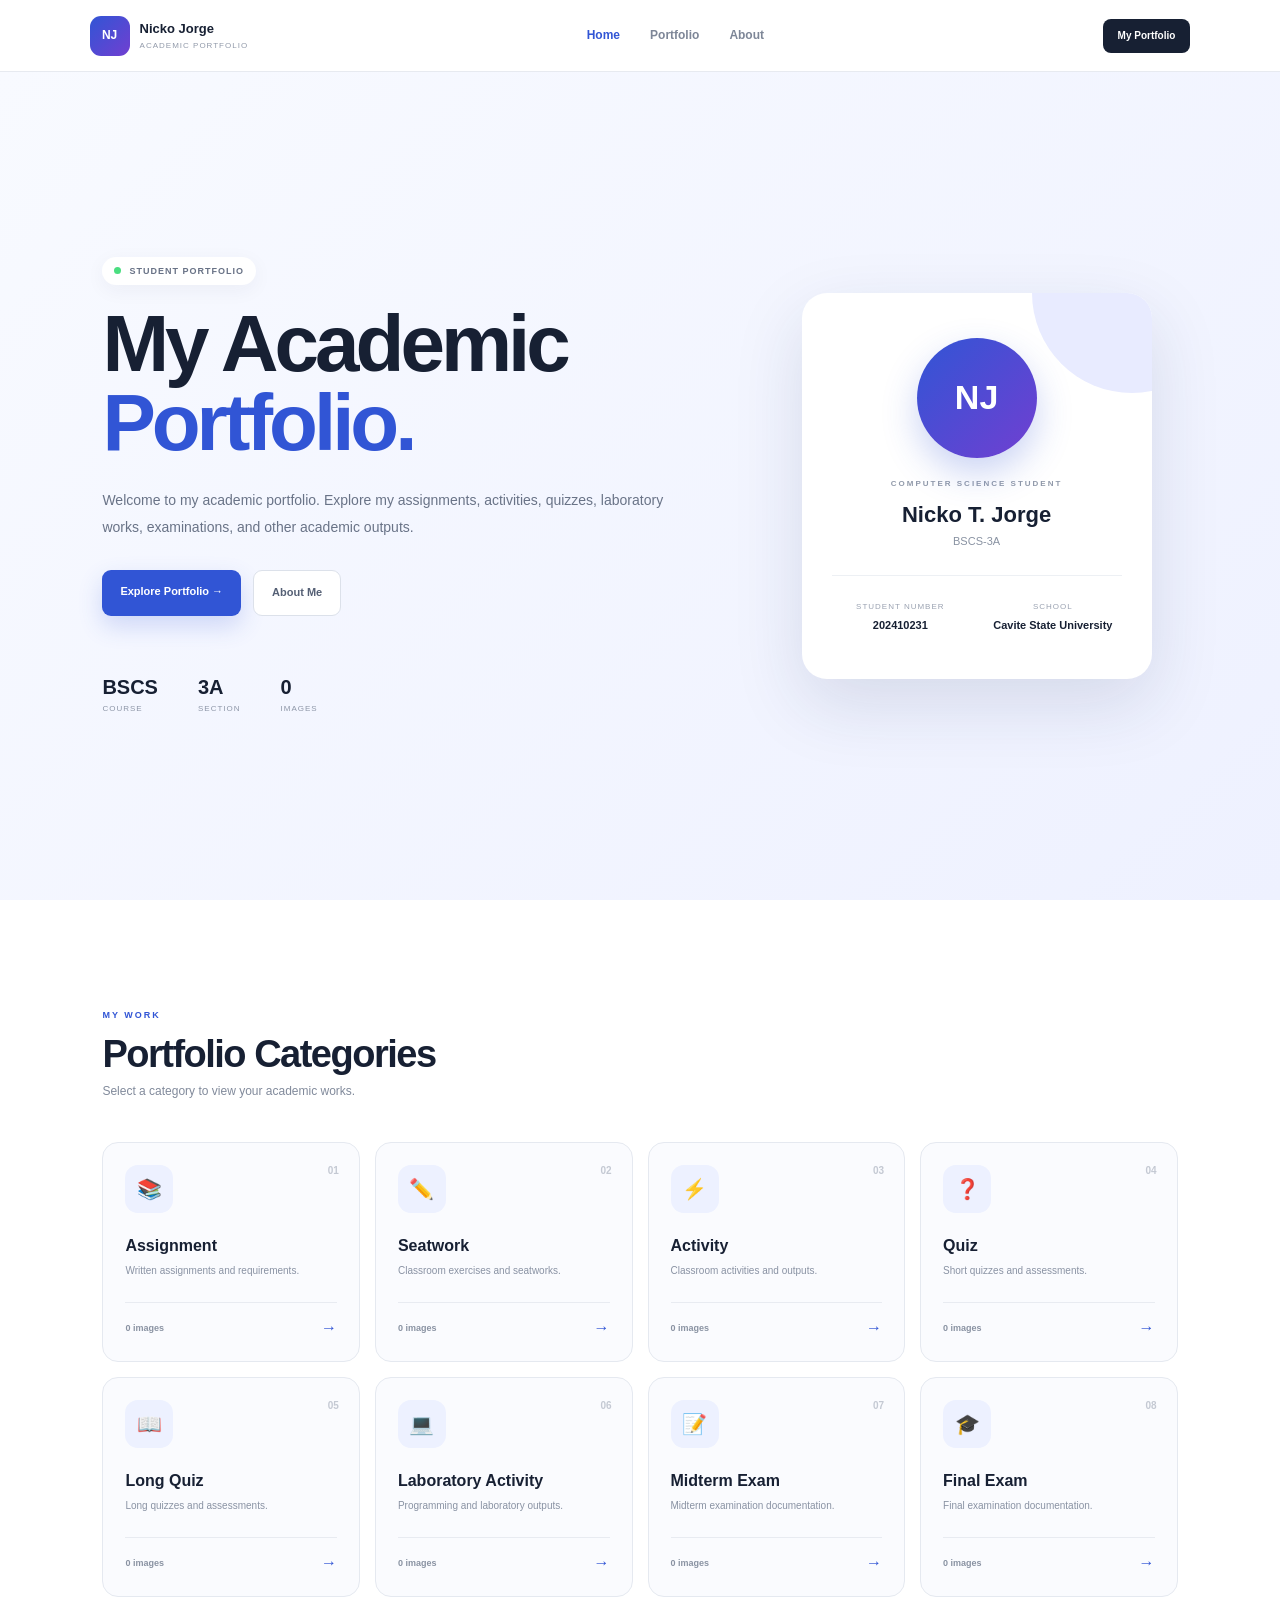
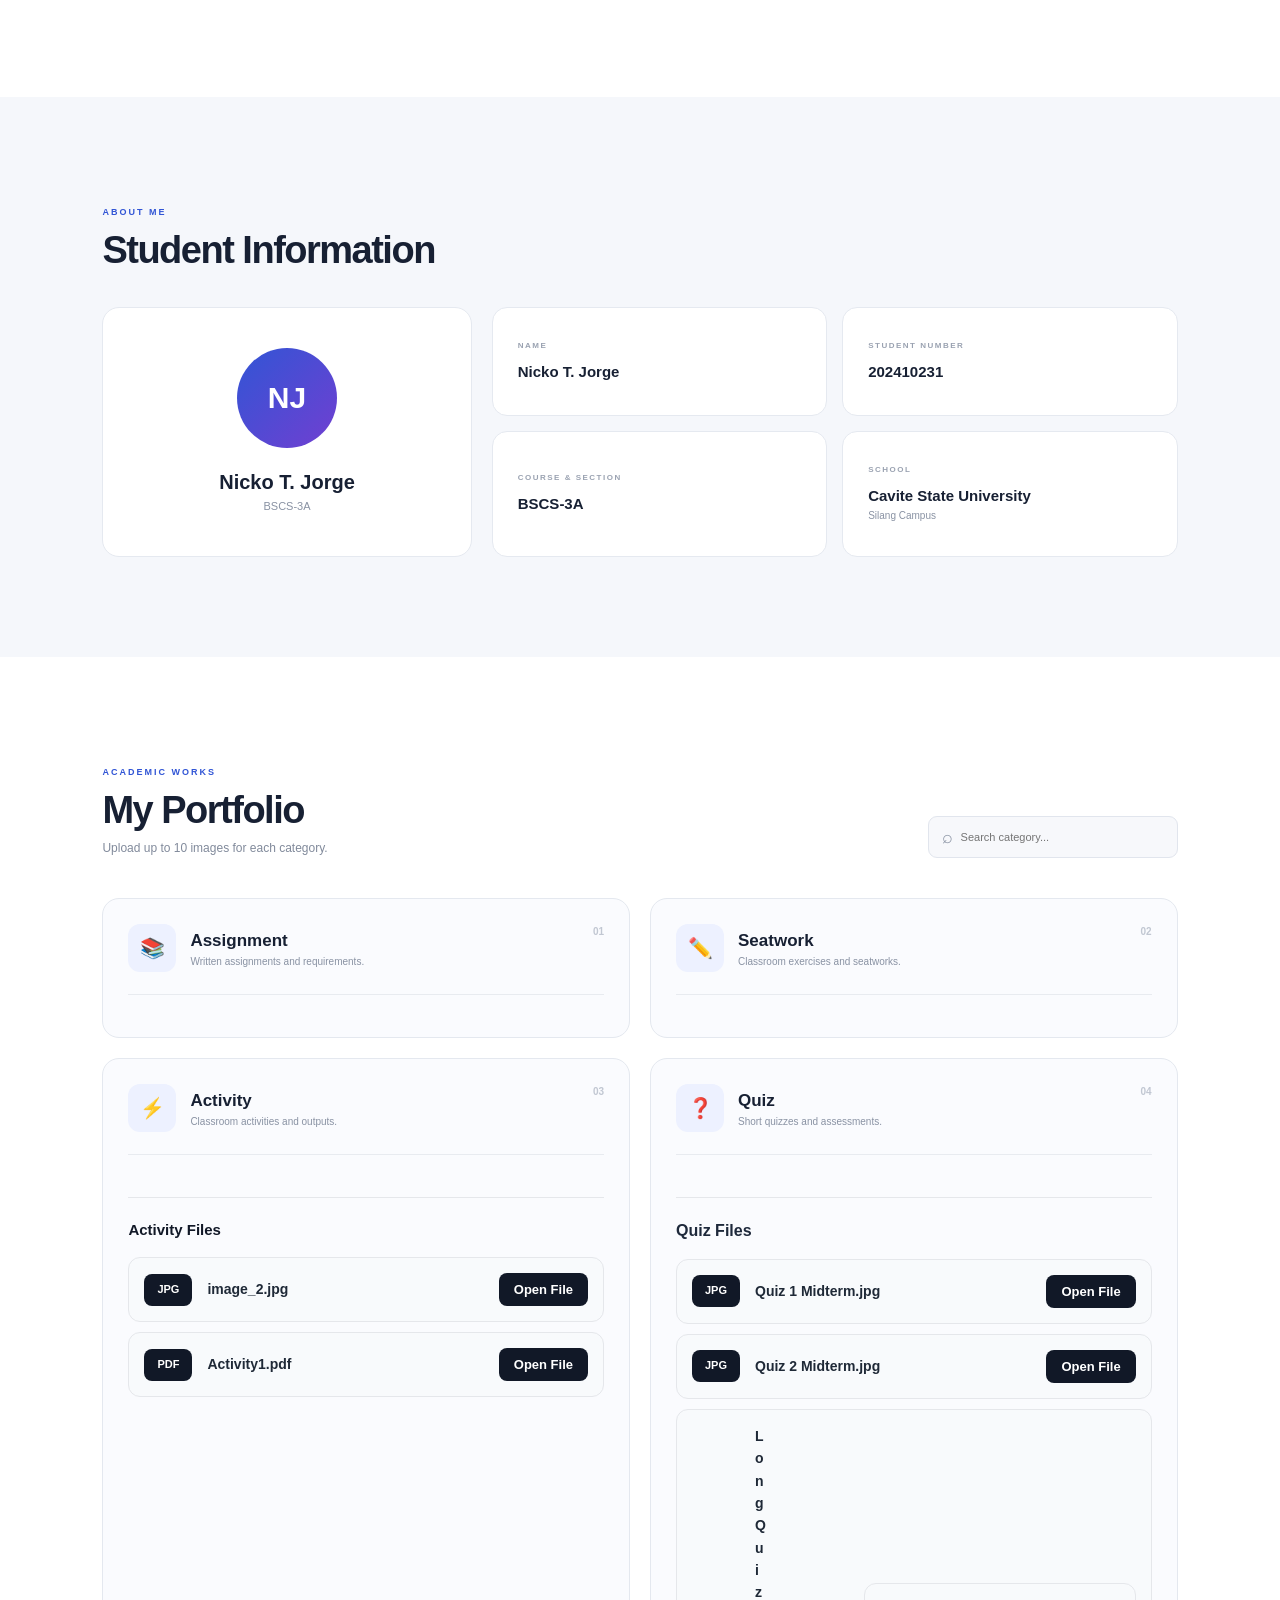
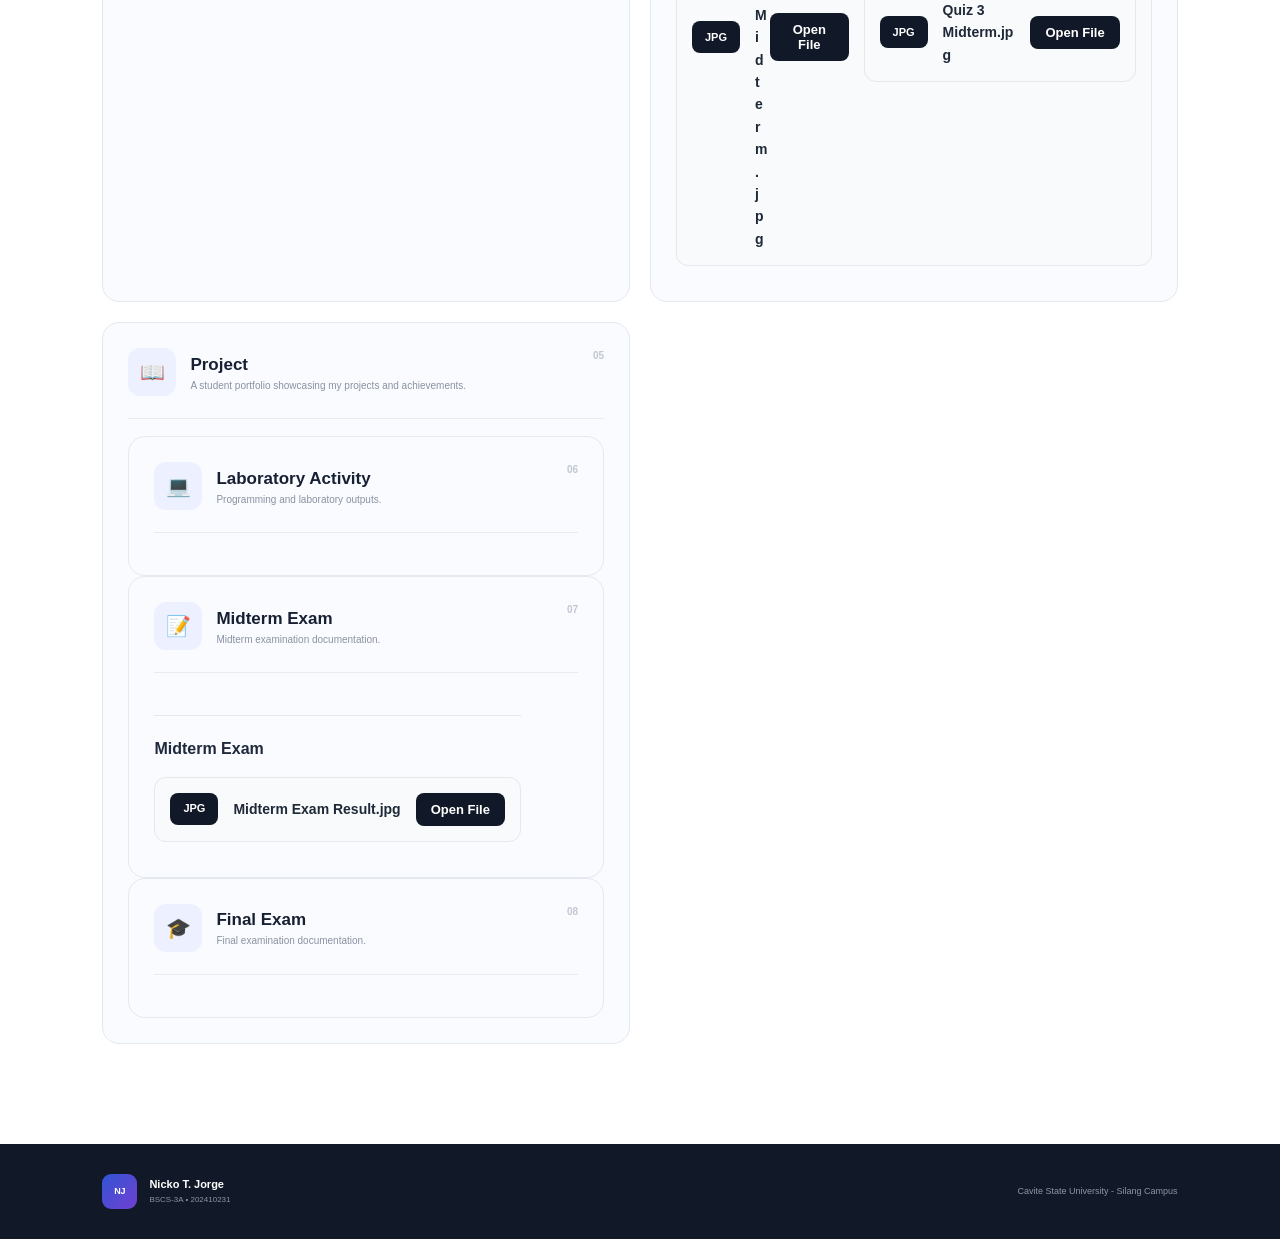
==== commit b15d6569: "Update index.html" ====
--- a/index.html
+++ b/index.html
@@ -699,33 +699,8 @@
                     </button>
 
                 </div>
-
-                <!-- FILE 3 -->
-                <div class="file-item-card">
-
-                    <div class="file-item-header">
-                        <span class="file-badge">
-                            JPG
-                        </span>
-                    </div>
-
-                    <div class="file-info">
-                        <div class="file-title">
-                            Quiz 3 Midterm.jpg
-                        </div>
-                    </div>
-
-                    <button
-                        class="view-btn"
-                        onclick="openStaticFile(
-                            'files/QUIZ 3 Midterm - The SOLID Principles.jpg',
-                            'QUIZ 3 Midterm - The SOLID Principles.jpg'
-                        )"
-                    >
-                        Open File
-                    </button>
-
-                    <!-- FILE 4 -->
+            
+                <!-- FILE 4 -->
                 <div class="file-item-card">
 
                     <div class="file-item-header">
@@ -750,6 +725,33 @@
                         Open File
                     </button>
                     
+                <!-- FILE 3 -->
+                <div class="file-item-card">
+
+                    <div class="file-item-header">
+                        <span class="file-badge">
+                            JPG
+                        </span>
+                    </div>
+
+                    <div class="file-info">
+                        <div class="file-title">
+                            Quiz 3 Midterm.jpg
+                        </div>
+                    </div>
+
+                    <button
+                        class="view-btn"
+                        onclick="openStaticFile(
+                            'files/QUIZ 3 Midterm - The SOLID Principles.jpg',
+                            'QUIZ 3 Midterm - The SOLID Principles.jpg'
+                        )"
+                    >
+                        Open File
+                    </button>
+
+                    
+                    
         </article>
 
 
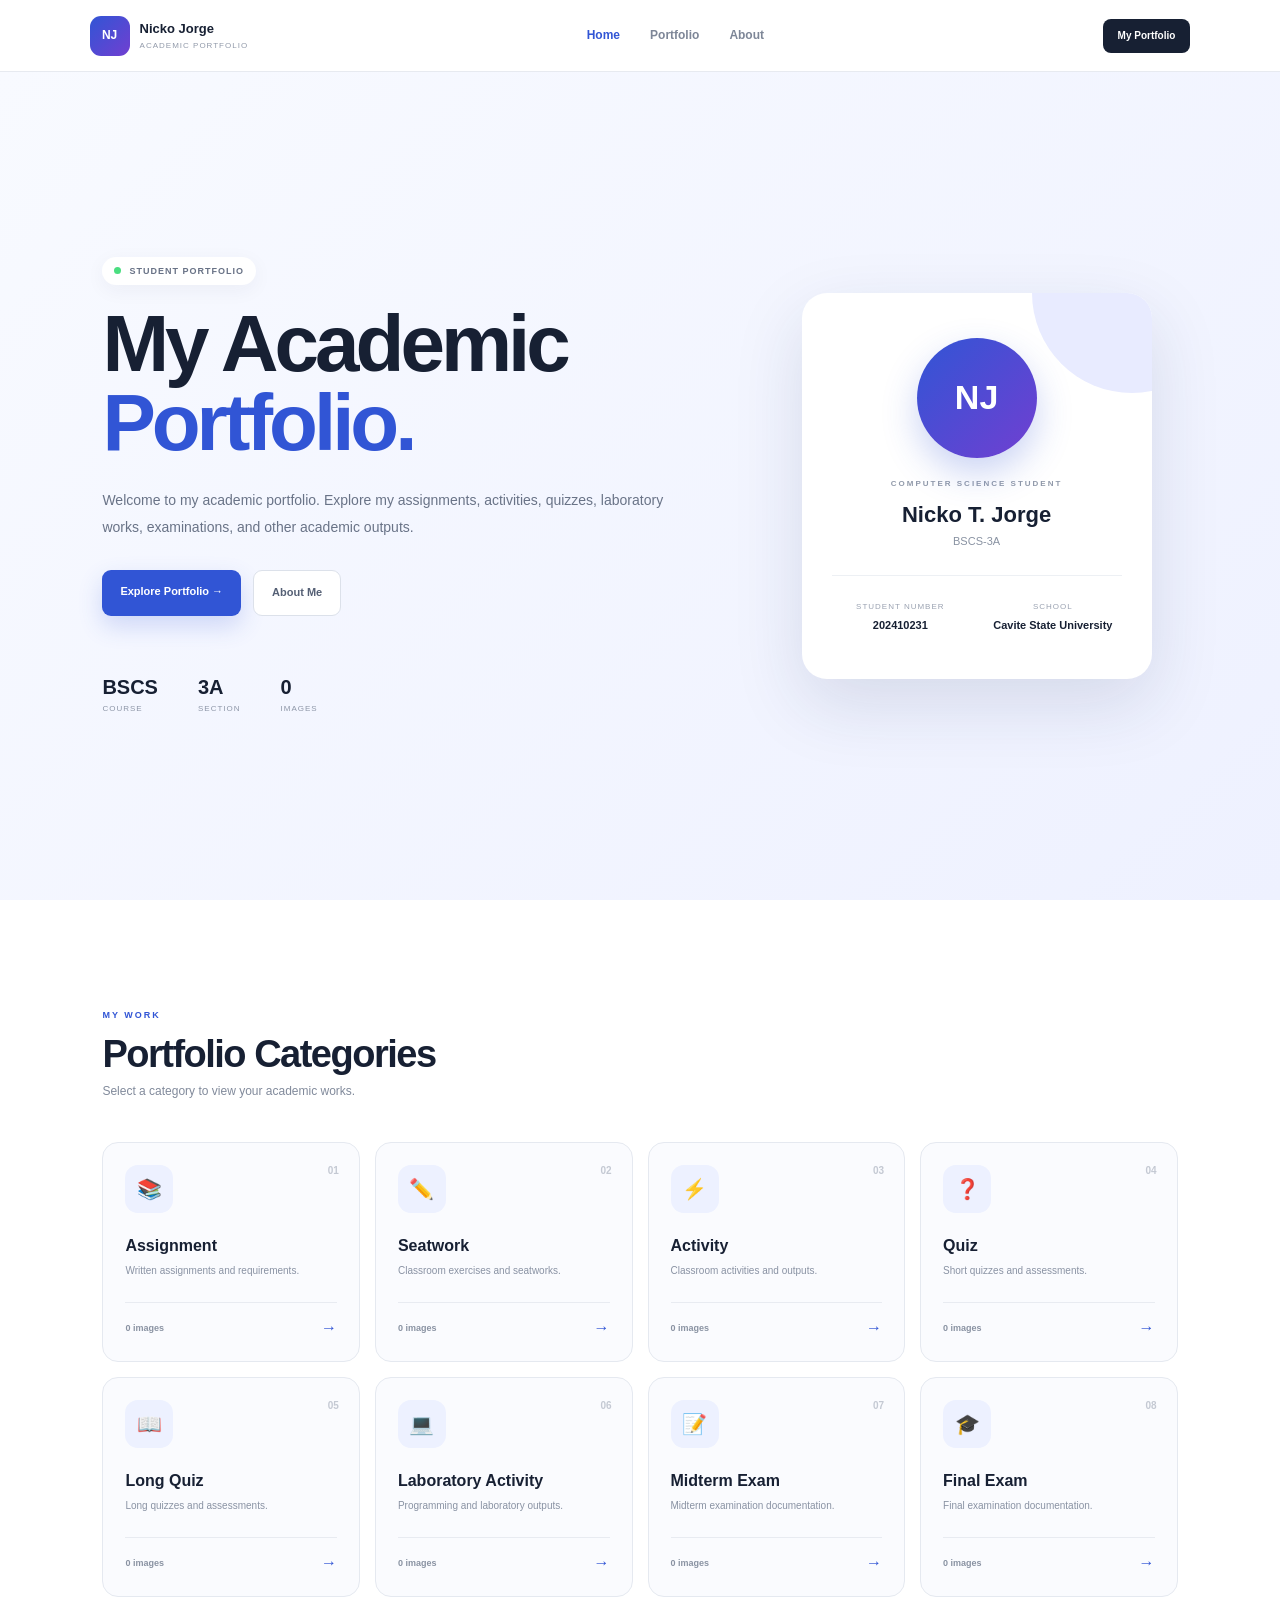
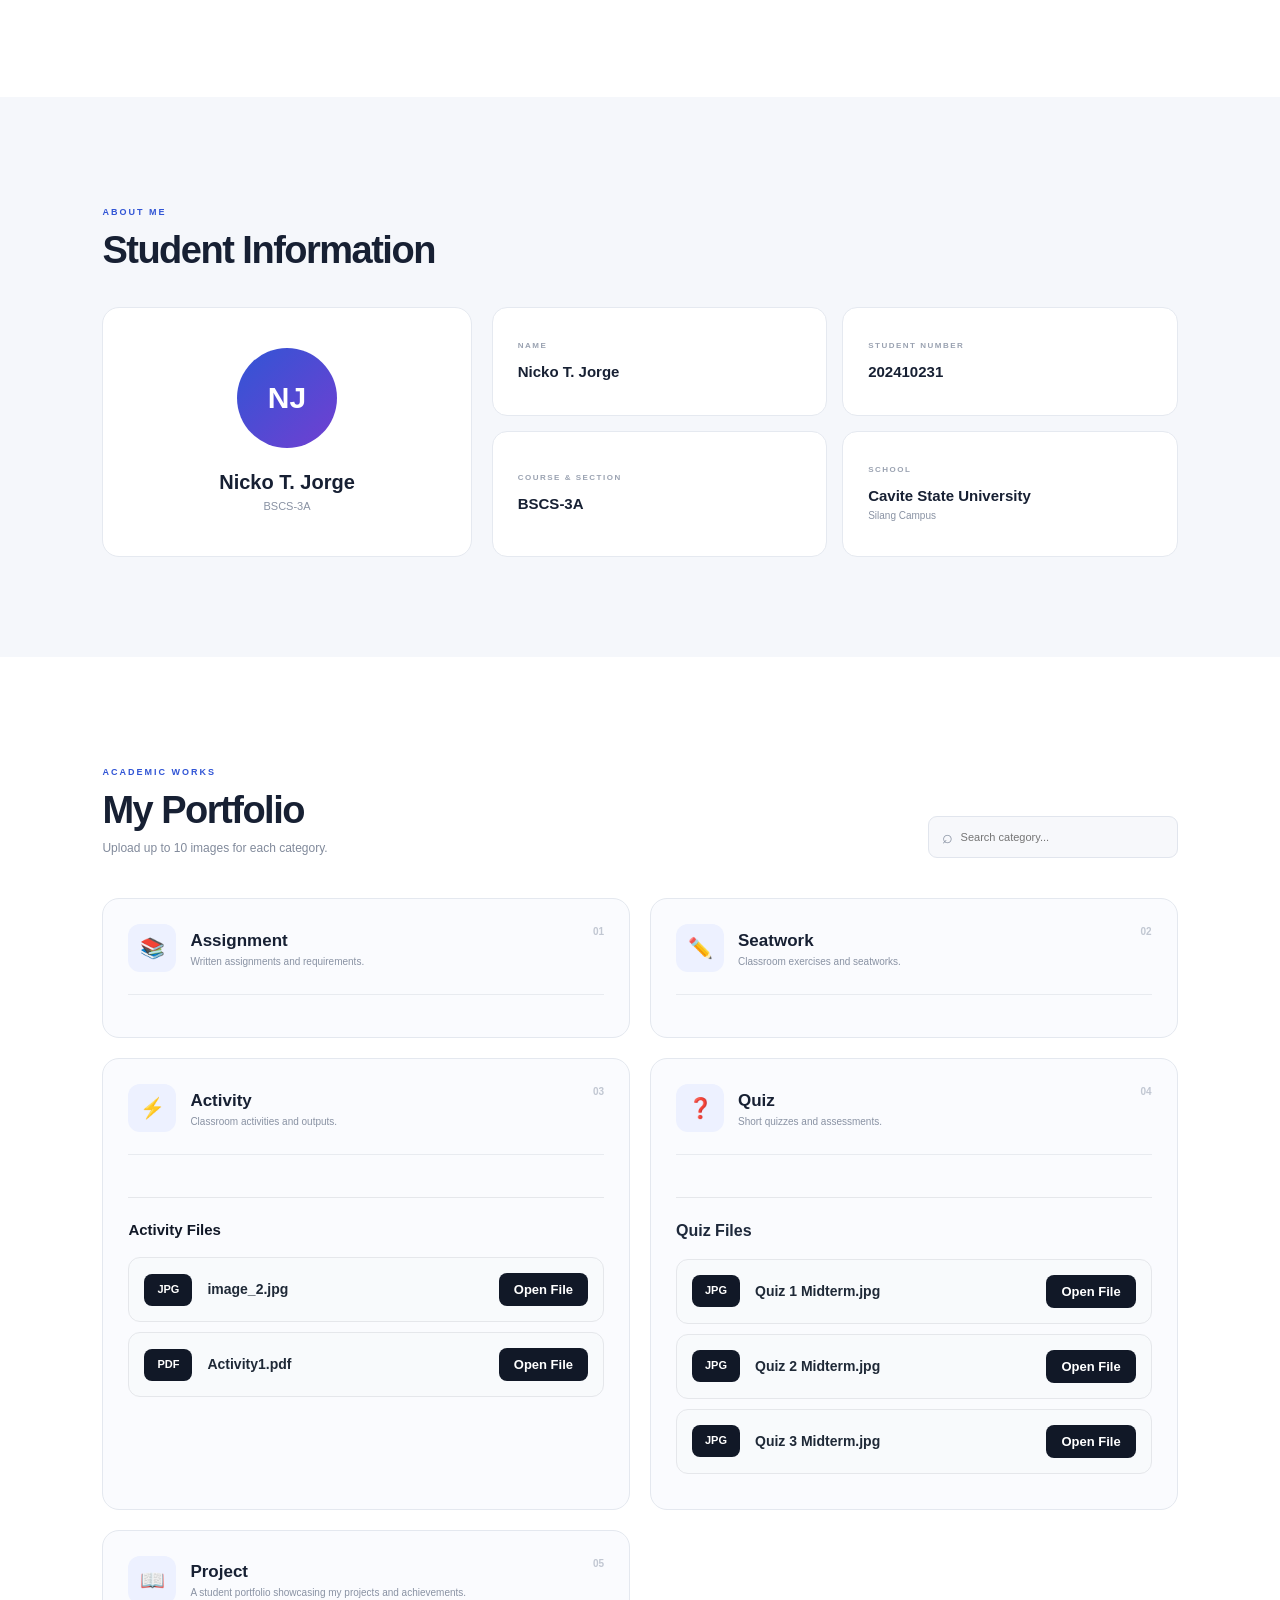
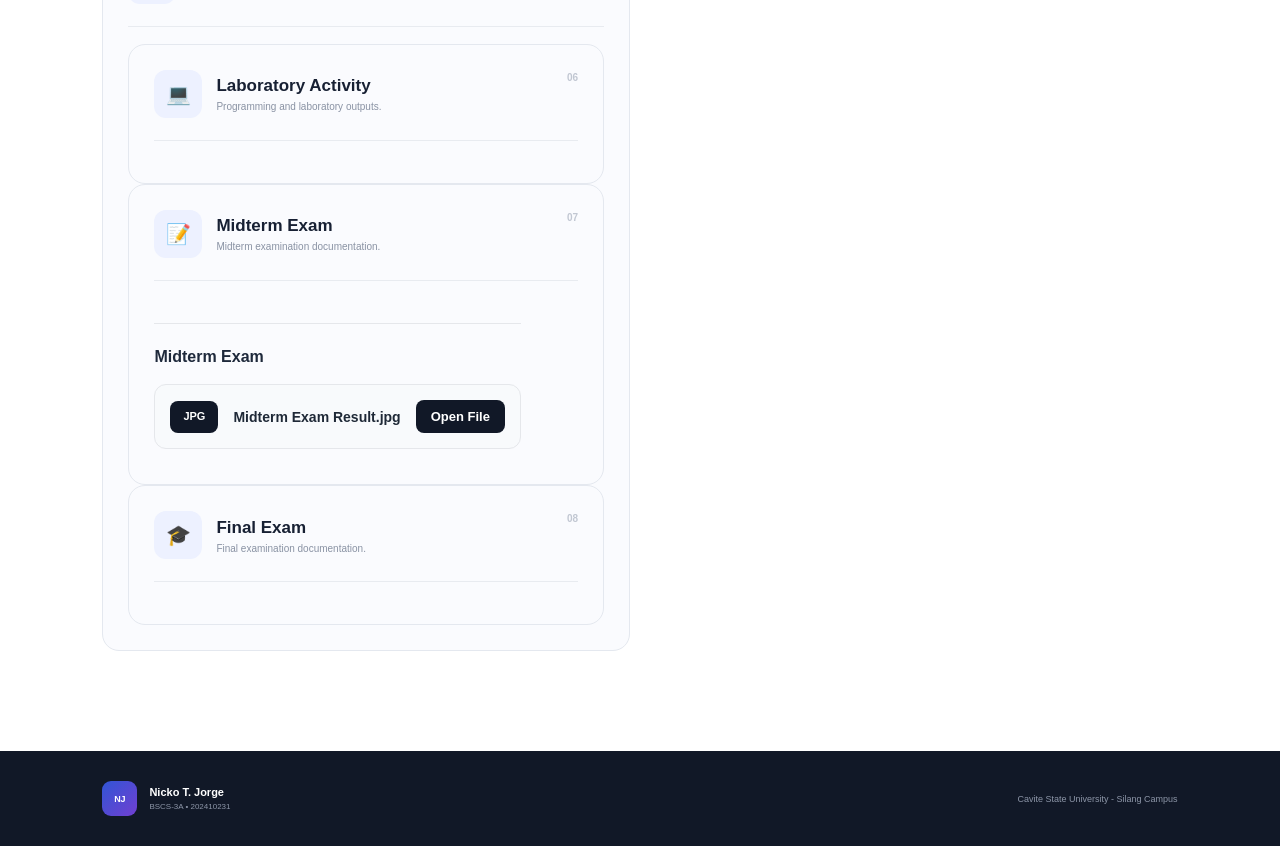
==== commit 7a54a516: "Update index.html" ====
--- a/index.html
+++ b/index.html
@@ -699,31 +699,6 @@
                     </button>
 
                 </div>
-            
-                <!-- FILE 4 -->
-                <div class="file-item-card">
-
-                    <div class="file-item-header">
-                        <span class="file-badge">
-                            JPG
-                        </span>
-                    </div>
-
-                    <div class="file-info">
-                        <div class="file-title">
-                            Long Quiz Midterm.jpg
-                        </div>
-                    </div>
-
-                    <button
-                        class="view-btn"
-                        onclick="openStaticFile(
-                            'files/Long Quiz - Overall Lesson.jpg',
-                            'Long Quiz - Overall Lesson.jpg'
-                        )"
-                    >
-                        Open File
-                    </button>
                     
                 <!-- FILE 3 -->
                 <div class="file-item-card">
@@ -748,10 +723,7 @@
                         )"
                     >
                         Open File
-                    </button>
-
-                    
-                    
+                    </button>      
         </article>
 
 
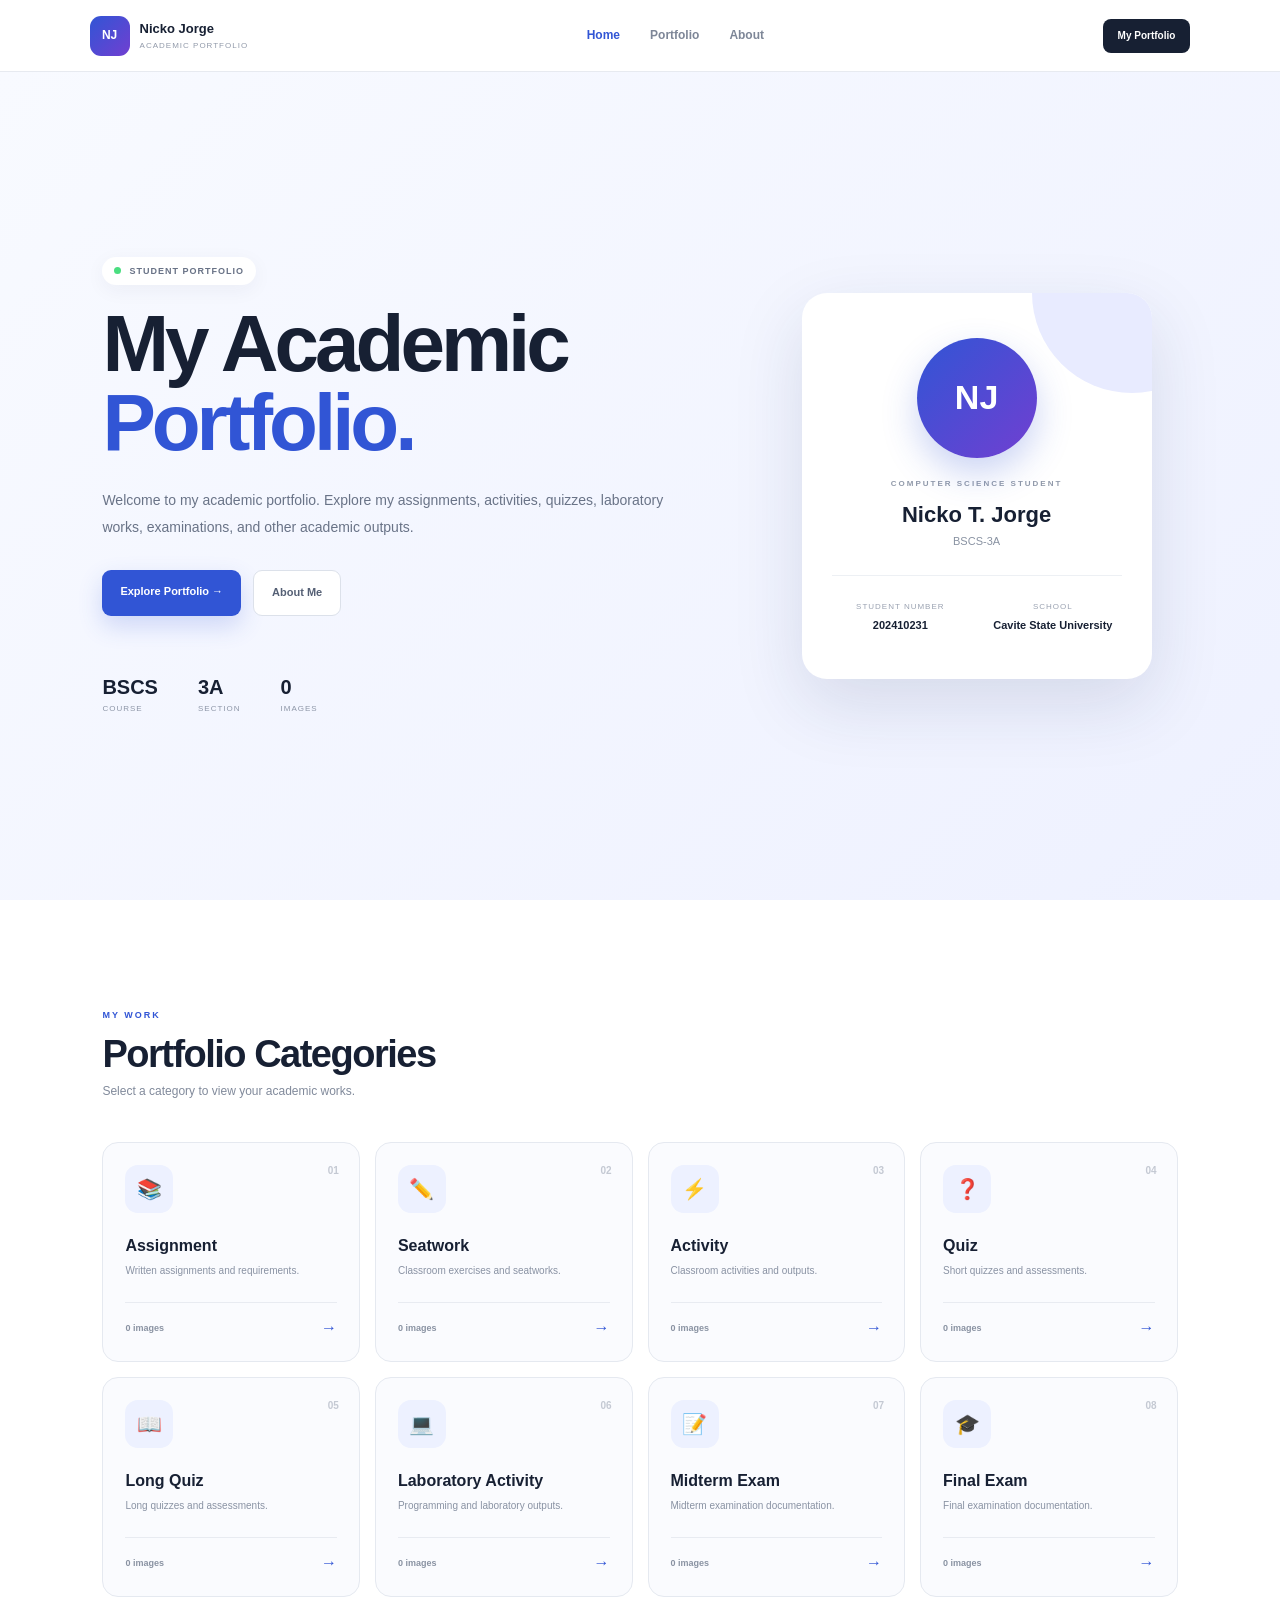
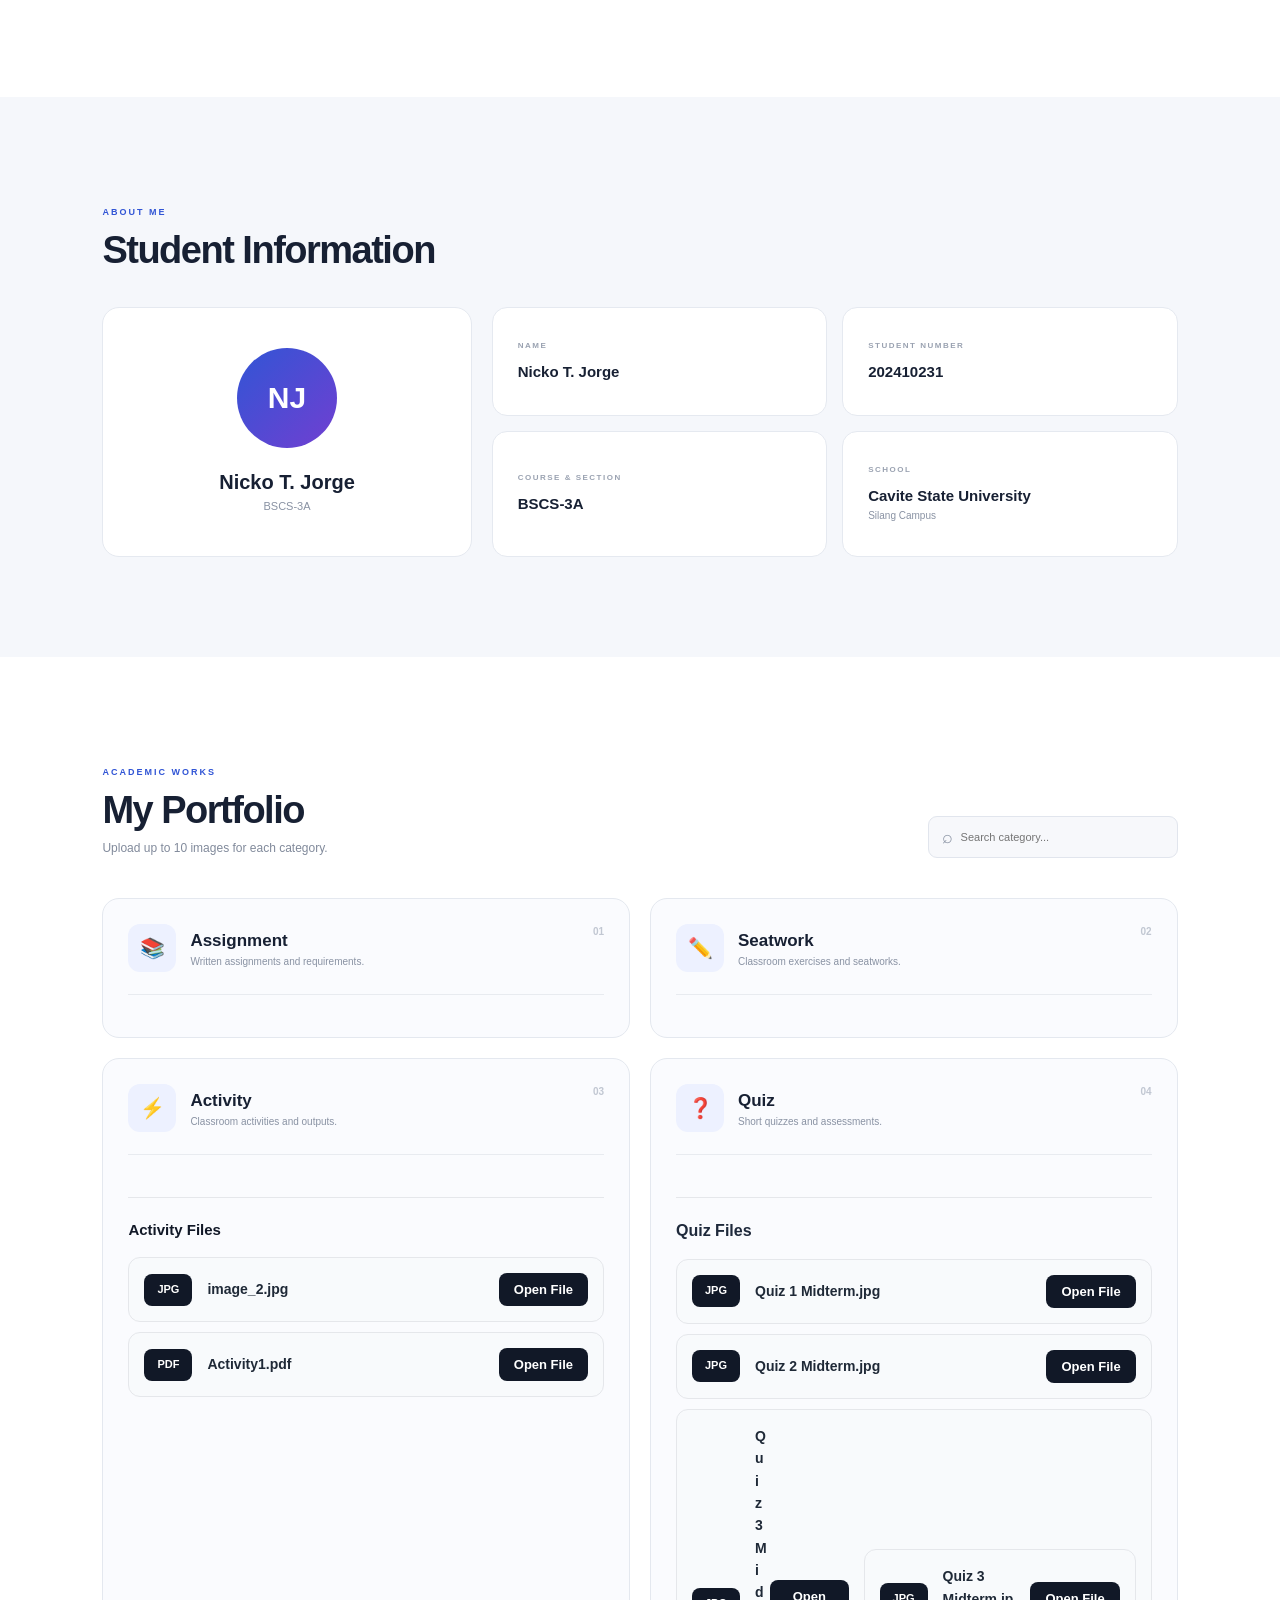
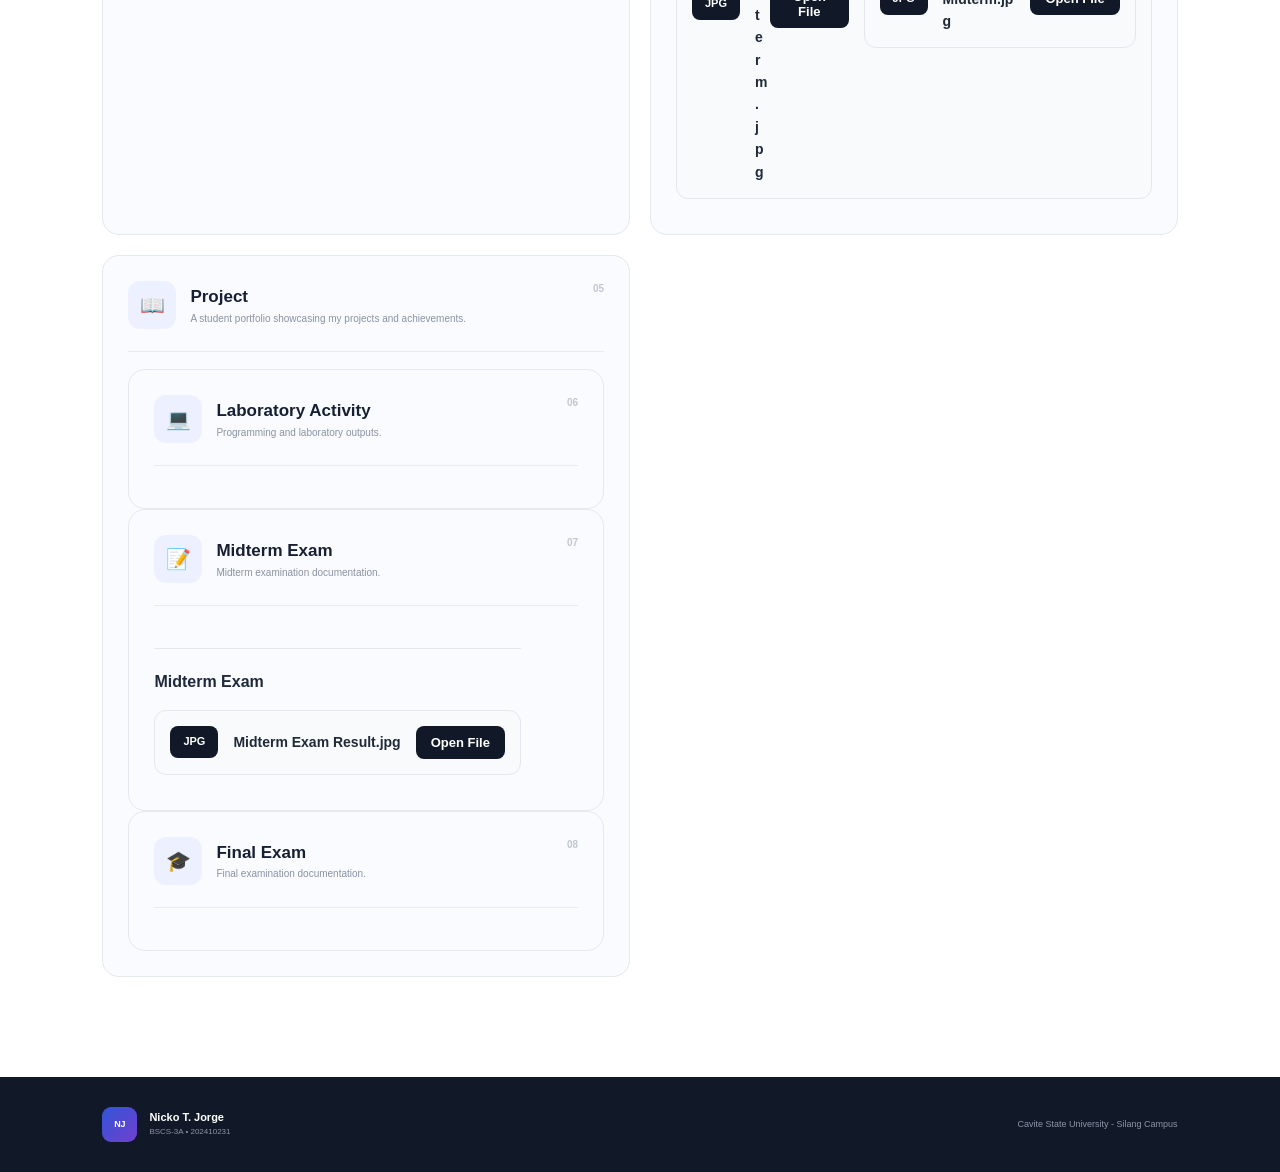
==== commit 61a47495: "Update index.html" ====
--- a/index.html
+++ b/index.html
@@ -724,6 +724,32 @@
                     >
                         Open File
                     </button>      
+
+                <!-- FILE 3 -->
+                <div class="file-item-card">
+
+                    <div class="file-item-header">
+                        <span class="file-badge">
+                            JPG
+                        </span>
+                    </div>
+
+                    <div class="file-info">
+                        <div class="file-title">
+                            Quiz 3 Midterm.jpg
+                        </div>
+                    </div>
+
+                    <button
+                        class="view-btn"
+                        onclick="openStaticFile(
+                            'files/QUIZ 3 Midterm - The SOLID Principles.jpg',
+                            'QUIZ 3 Midterm - The SOLID Principles.jpg'
+                        )"
+                    >
+                        Open File
+                    </button>      
+                
         </article>
 
 
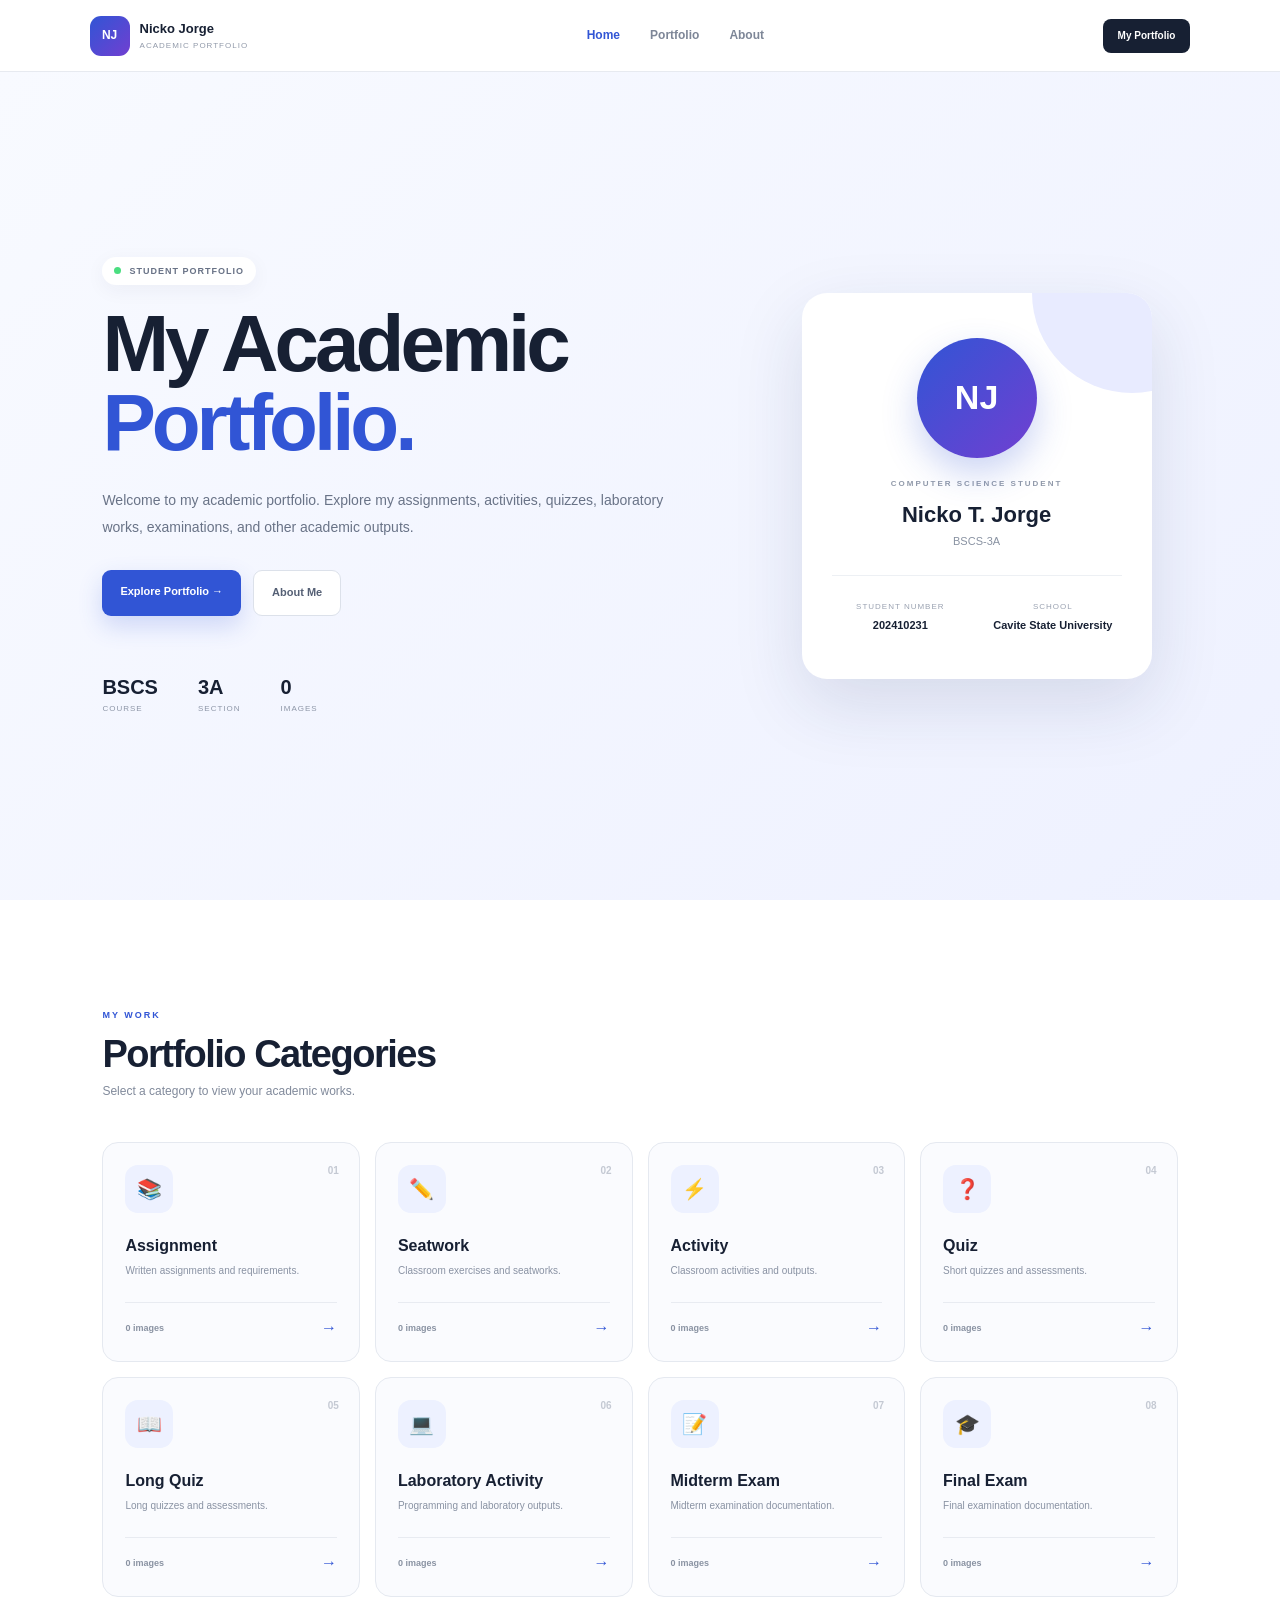
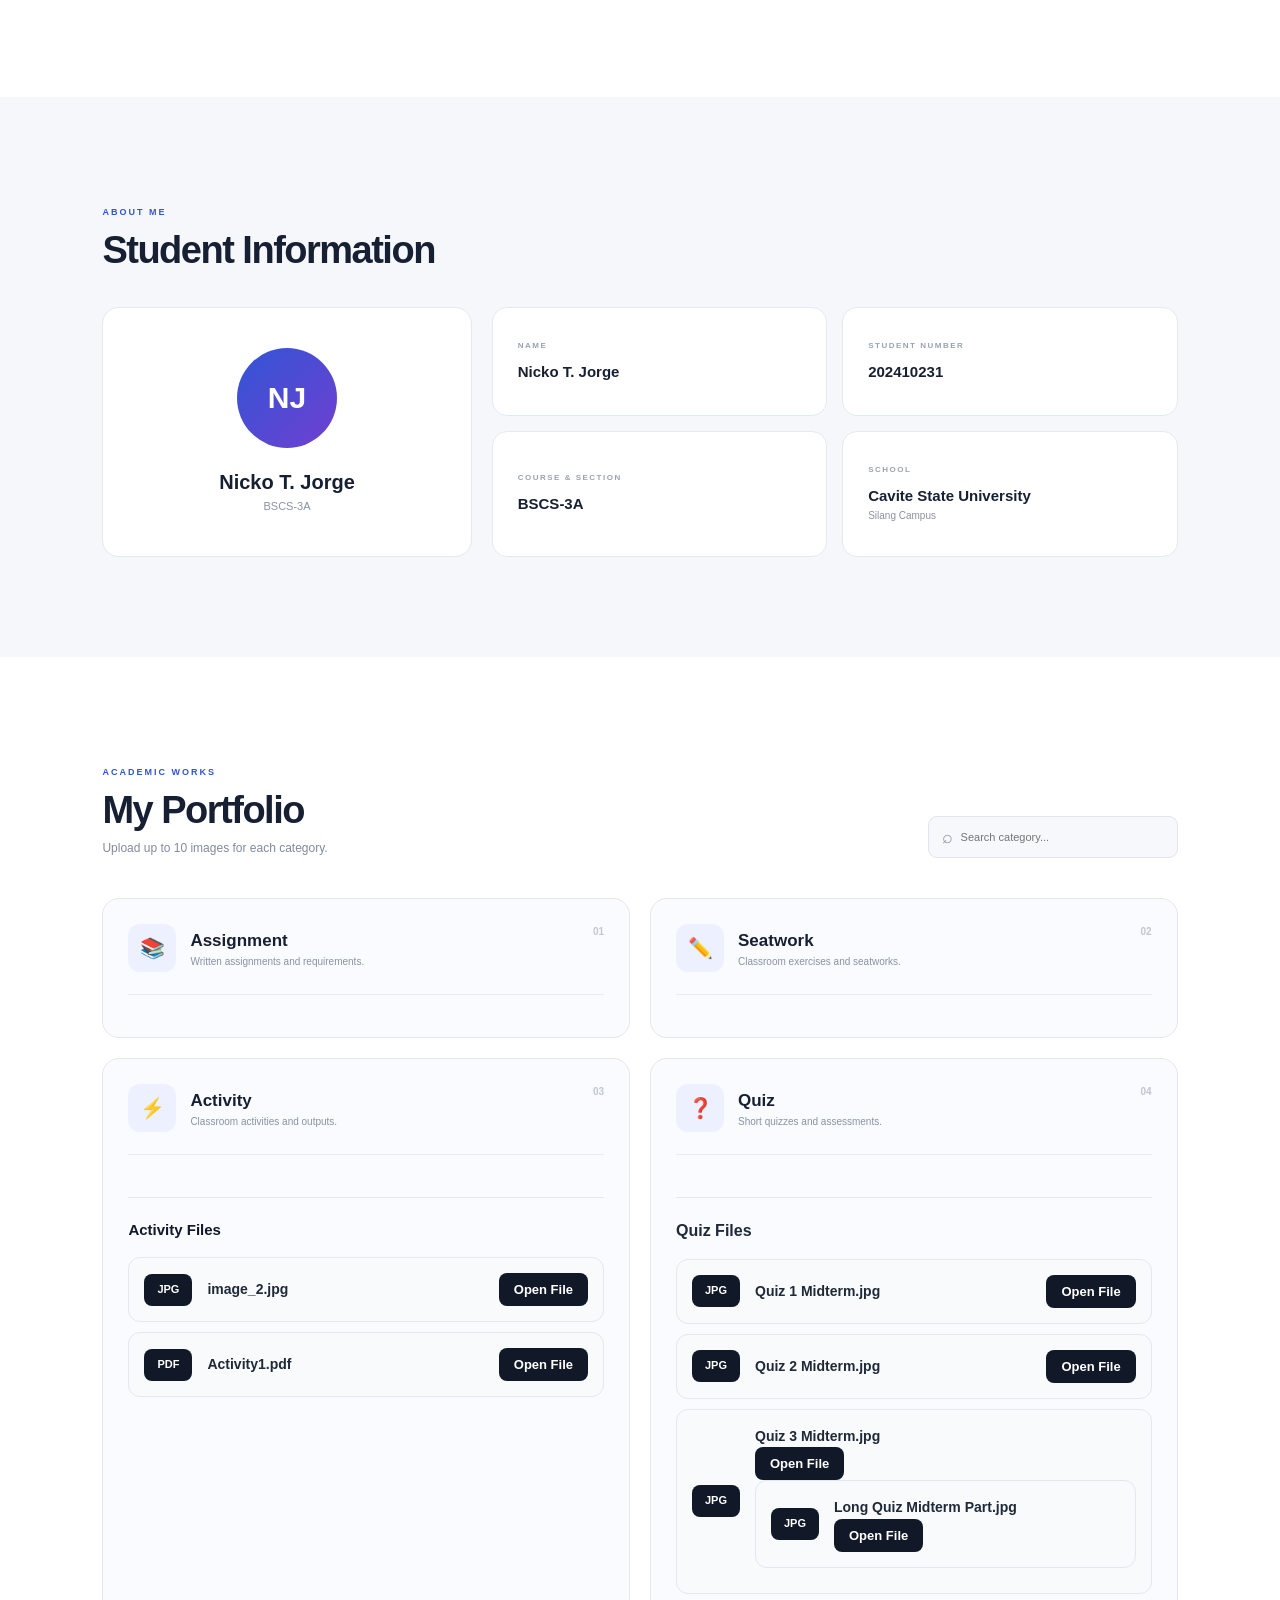
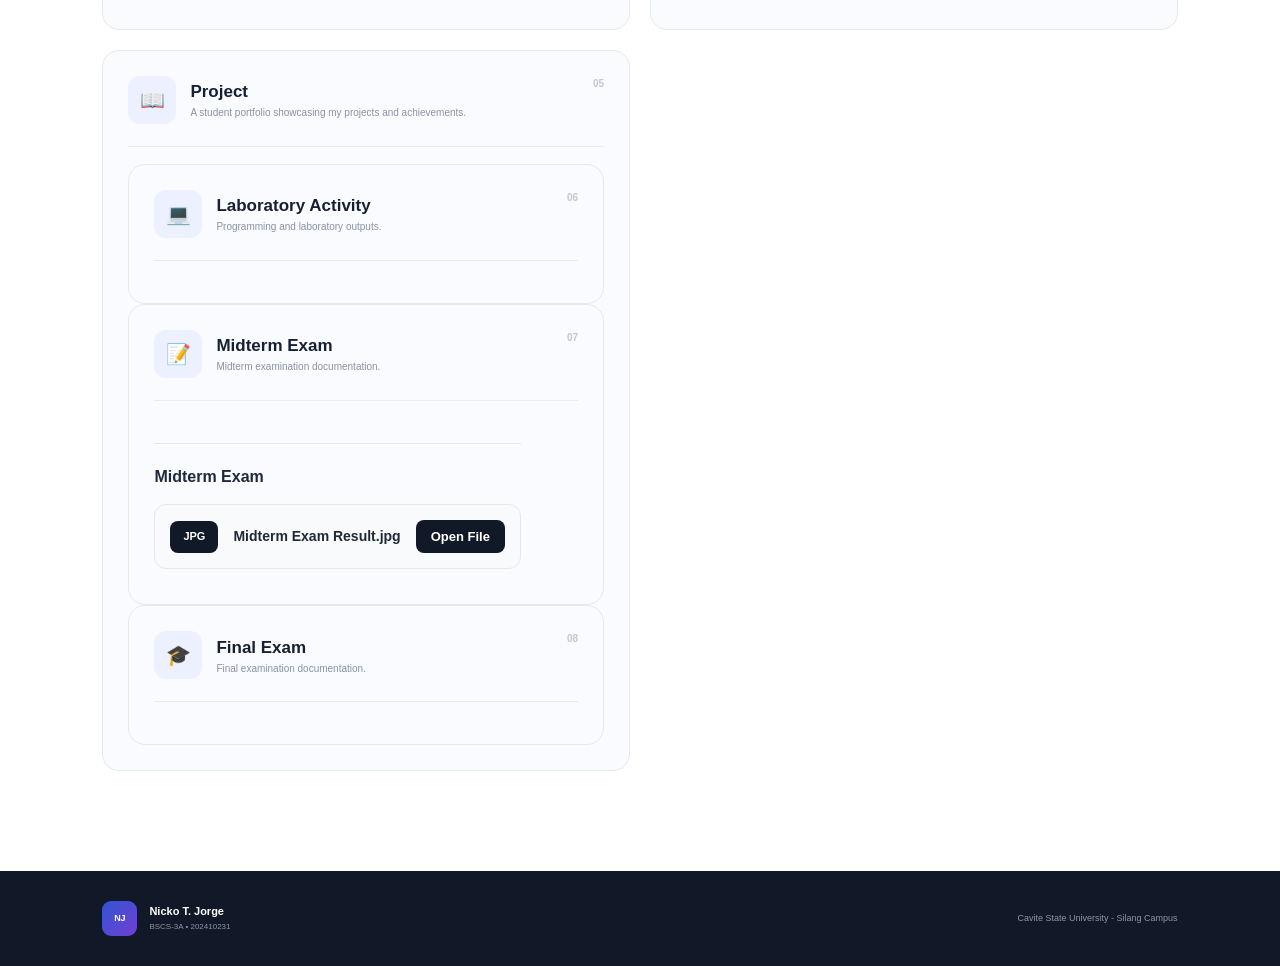
==== commit 9efa565d: "Update index.html" ====
--- a/index.html
+++ b/index.html
@@ -713,7 +713,6 @@
                         <div class="file-title">
                             Quiz 3 Midterm.jpg
                         </div>
-                    </div>
 
                     <button
                         class="view-btn"
@@ -725,7 +724,7 @@
                         Open File
                     </button>      
 
-                <!-- FILE 3 -->
+                <!-- FILE 4 -->
                 <div class="file-item-card">
 
                     <div class="file-item-header">
@@ -736,15 +735,14 @@
 
                     <div class="file-info">
                         <div class="file-title">
-                            Quiz 3 Midterm.jpg
+                            Long Quiz Midterm Part.jpg
                         </div>
-                    </div>
 
                     <button
                         class="view-btn"
                         onclick="openStaticFile(
-                            'files/QUIZ 3 Midterm - The SOLID Principles.jpg',
-                            'QUIZ 3 Midterm - The SOLID Principles.jpg'
+                            'files/Long QUiz - Overall Lesson.jpg',
+                            'Long Quiz - Overall Lesson.jpg'
                         )"
                     >
                         Open File
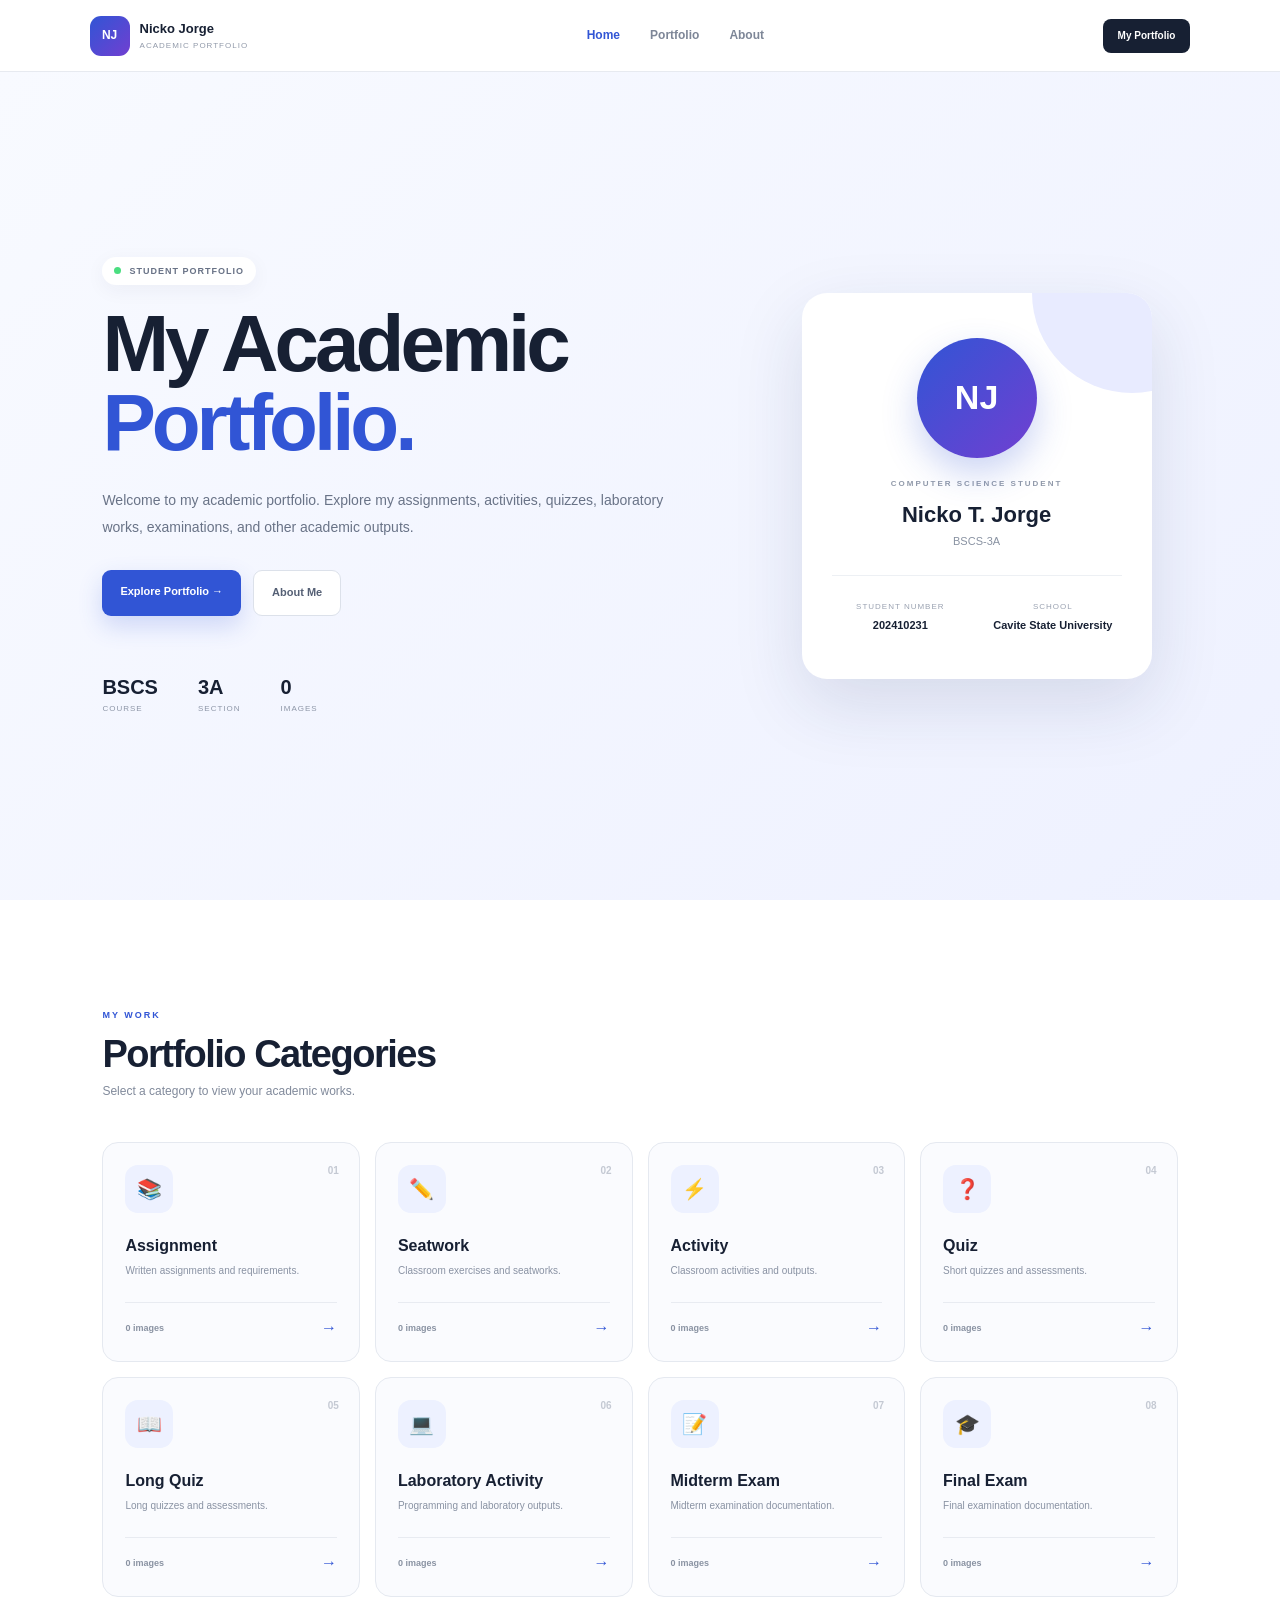
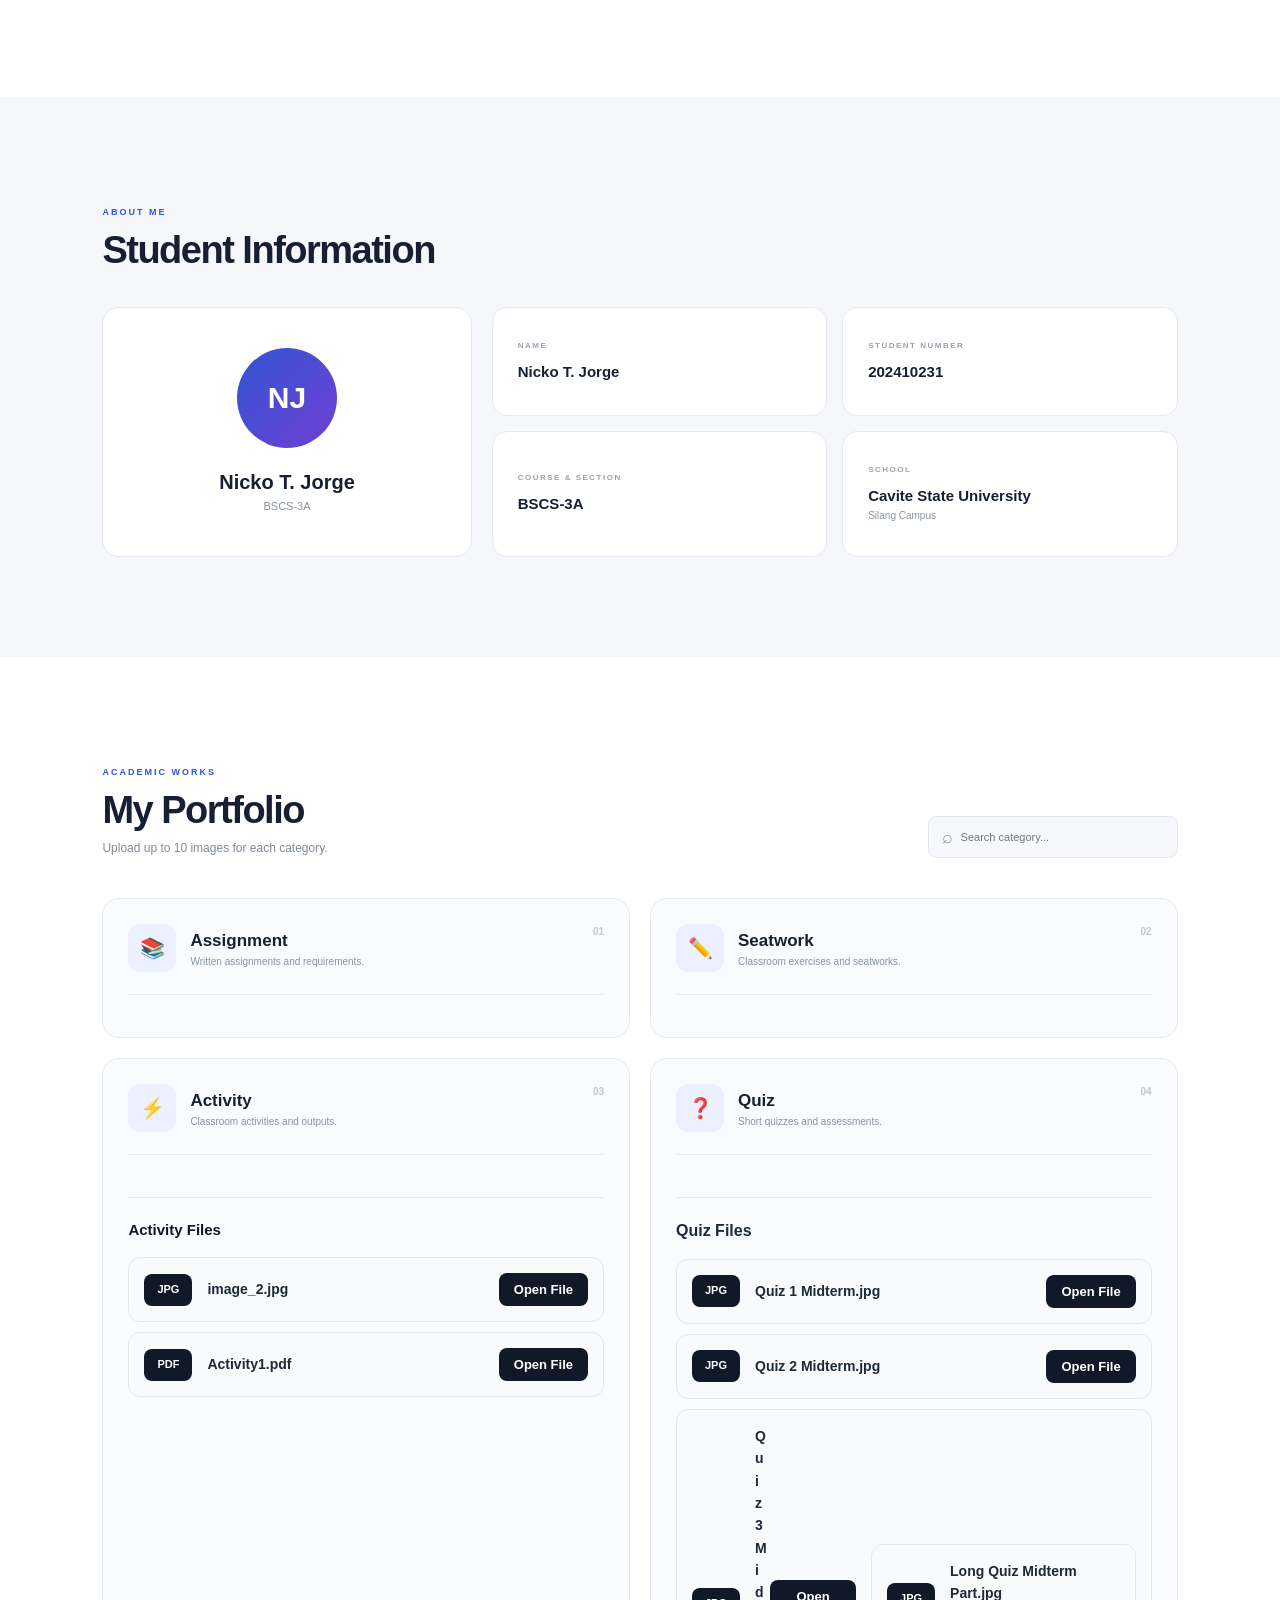
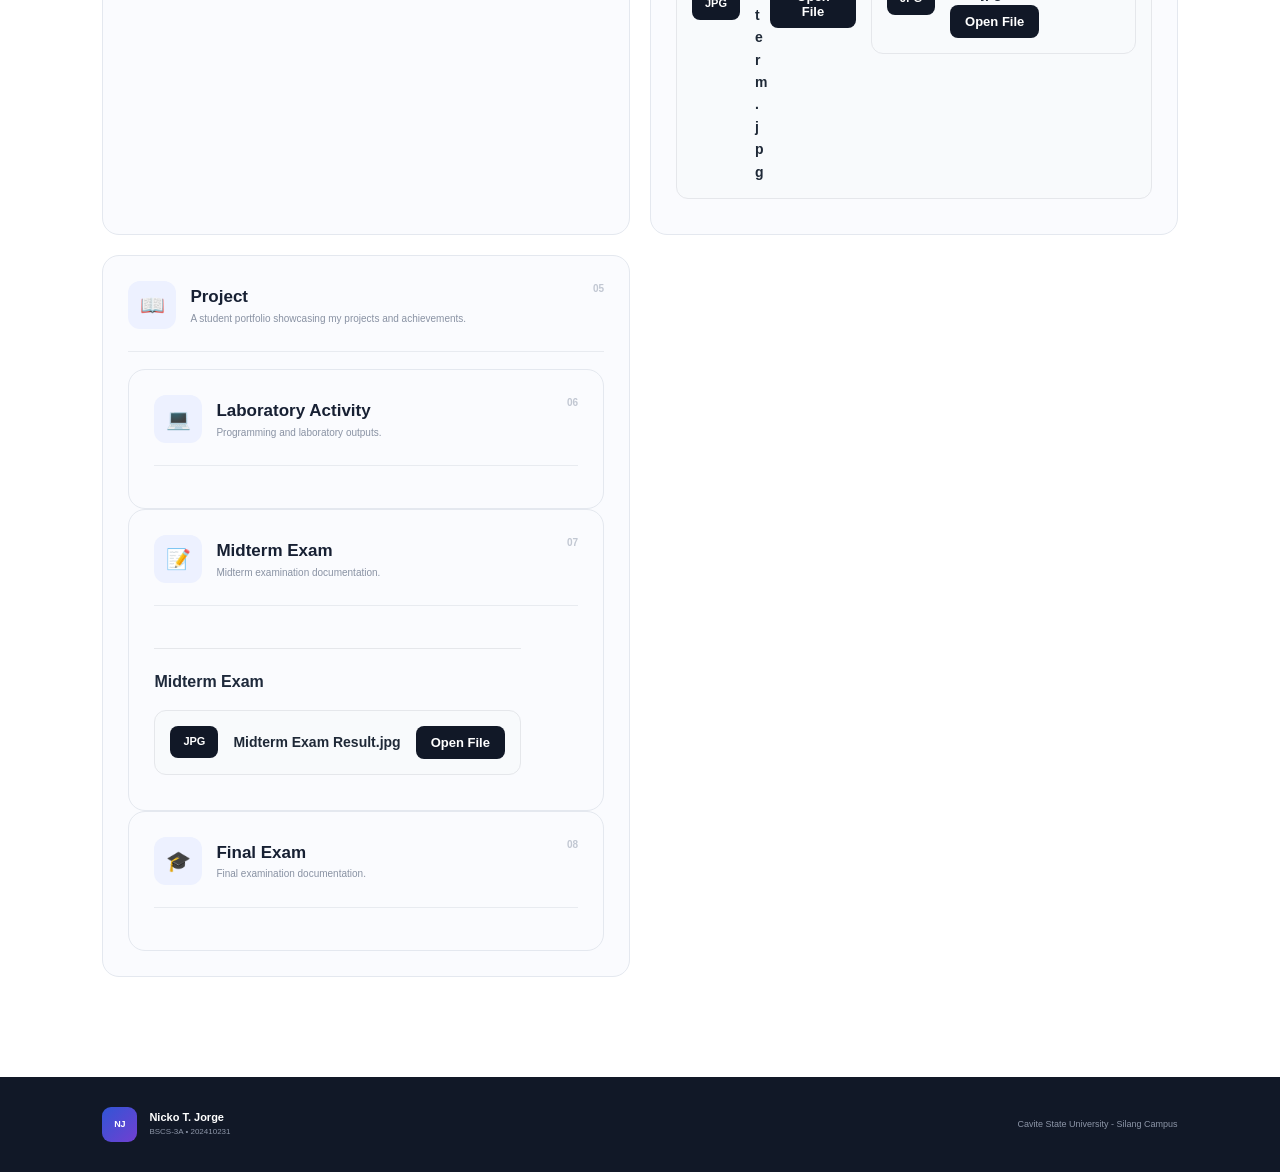
==== commit 238939b4: "Update index.html" ====
--- a/index.html
+++ b/index.html
@@ -713,7 +713,7 @@
                         <div class="file-title">
                             Quiz 3 Midterm.jpg
                         </div>
-
+                    </div>
                     <button
                         class="view-btn"
                         onclick="openStaticFile(
@@ -741,7 +741,7 @@
                     <button
                         class="view-btn"
                         onclick="openStaticFile(
-                            'files/Long QUiz - Overall Lesson.jpg',
+                            'files/Long Quiz - Overall Lesson.jpg',
                             'Long Quiz - Overall Lesson.jpg'
                         )"
                     >
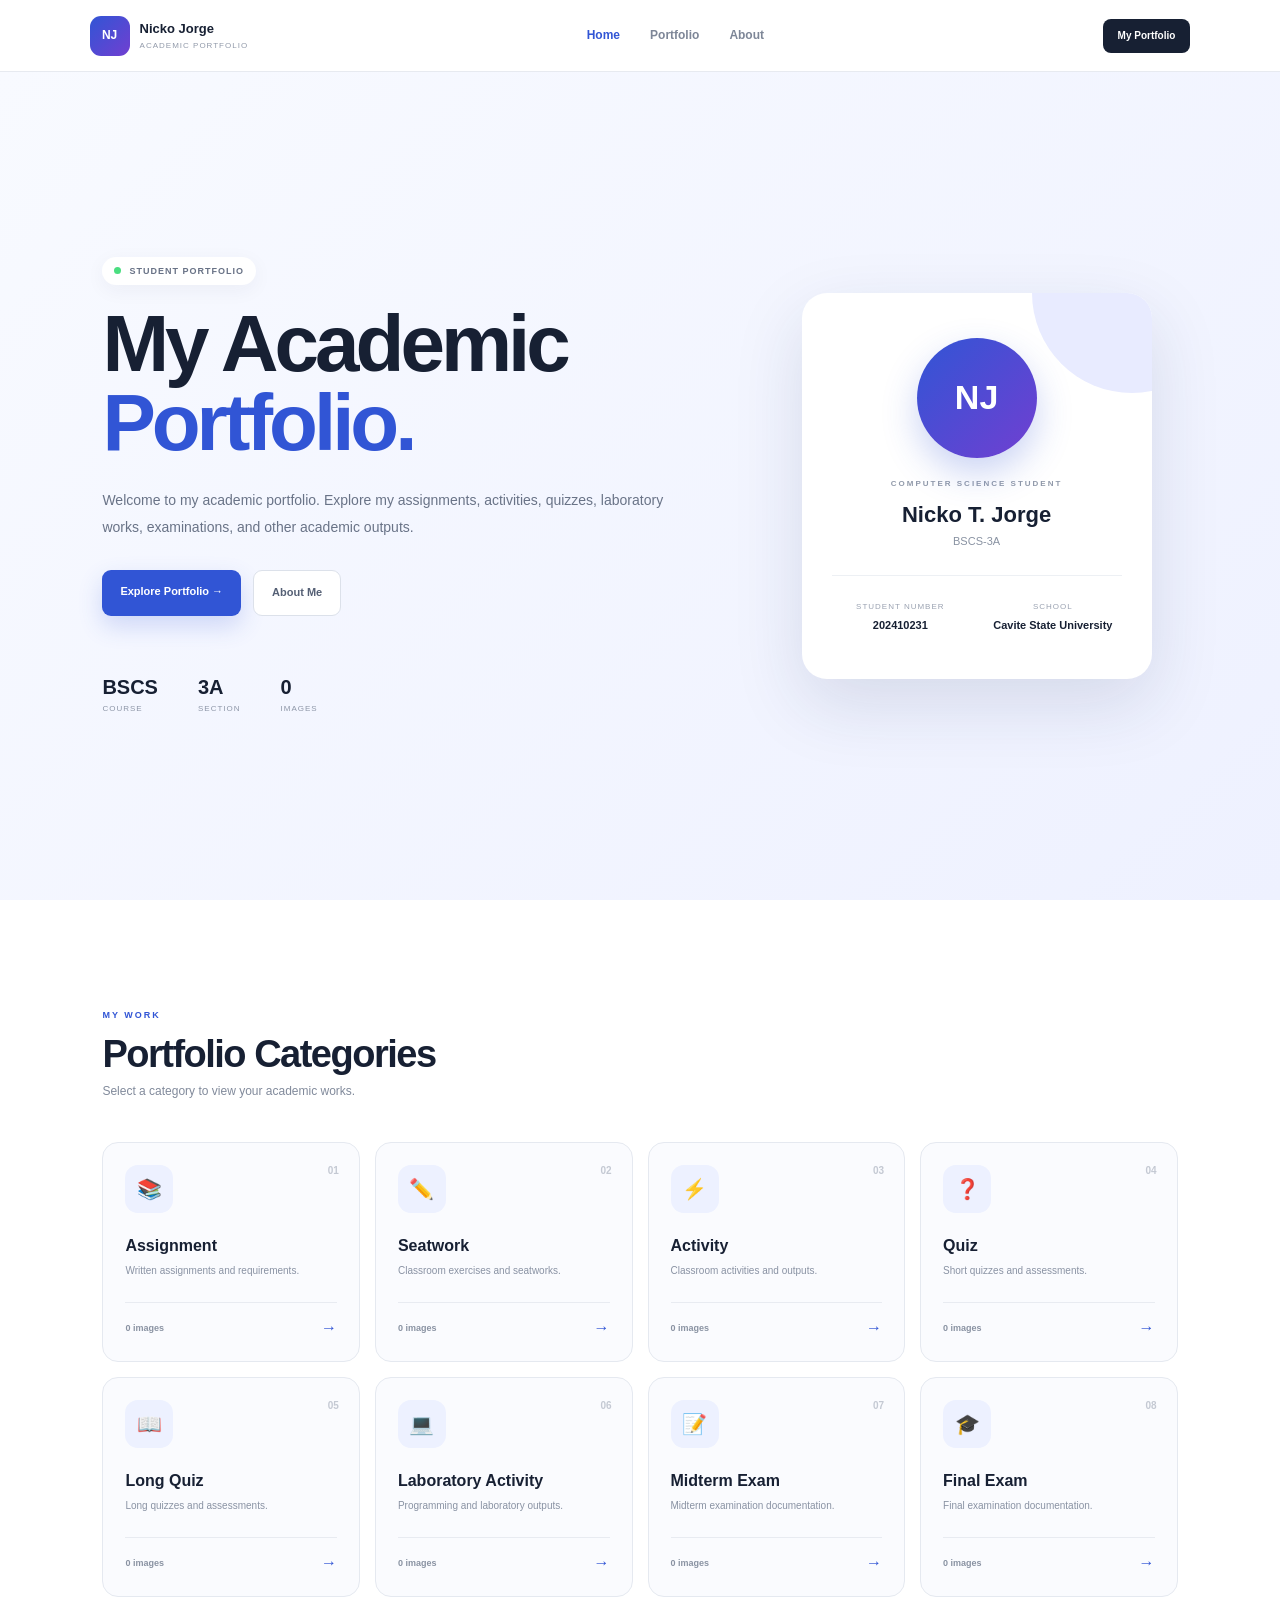
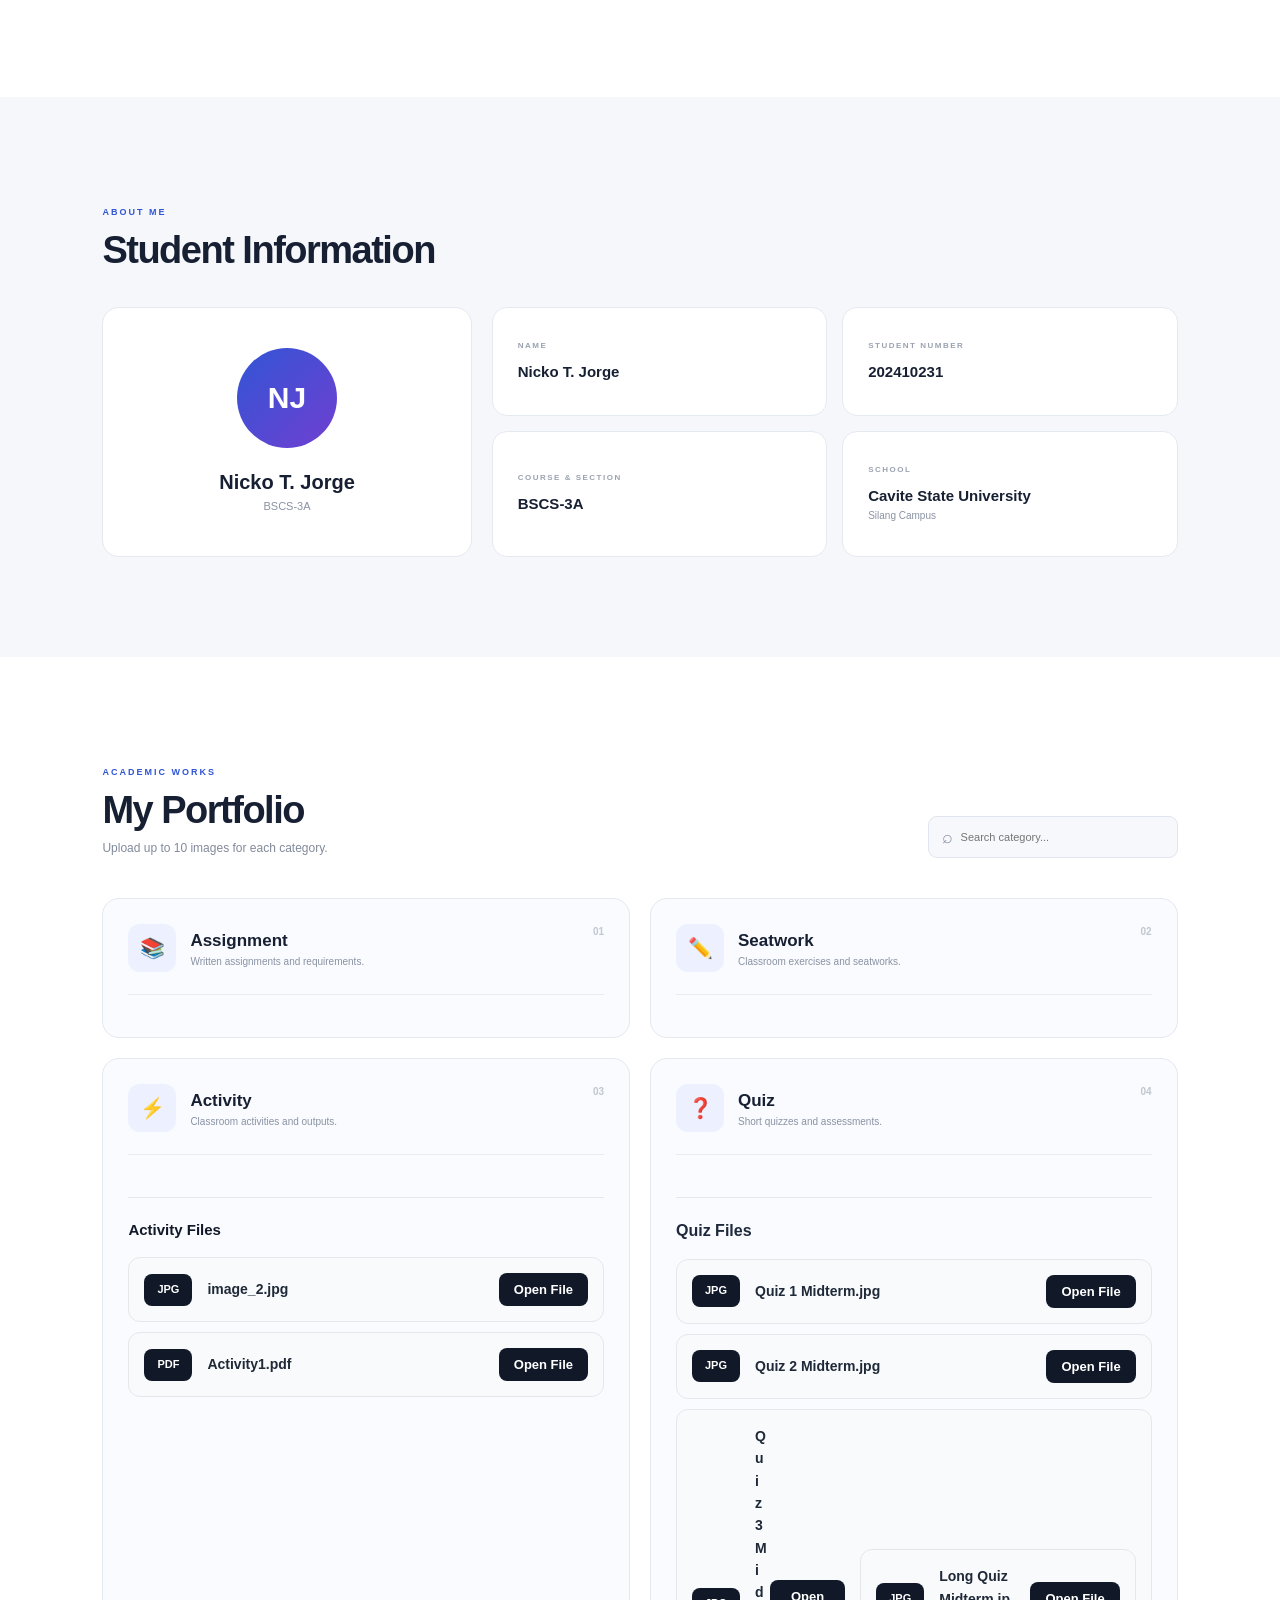
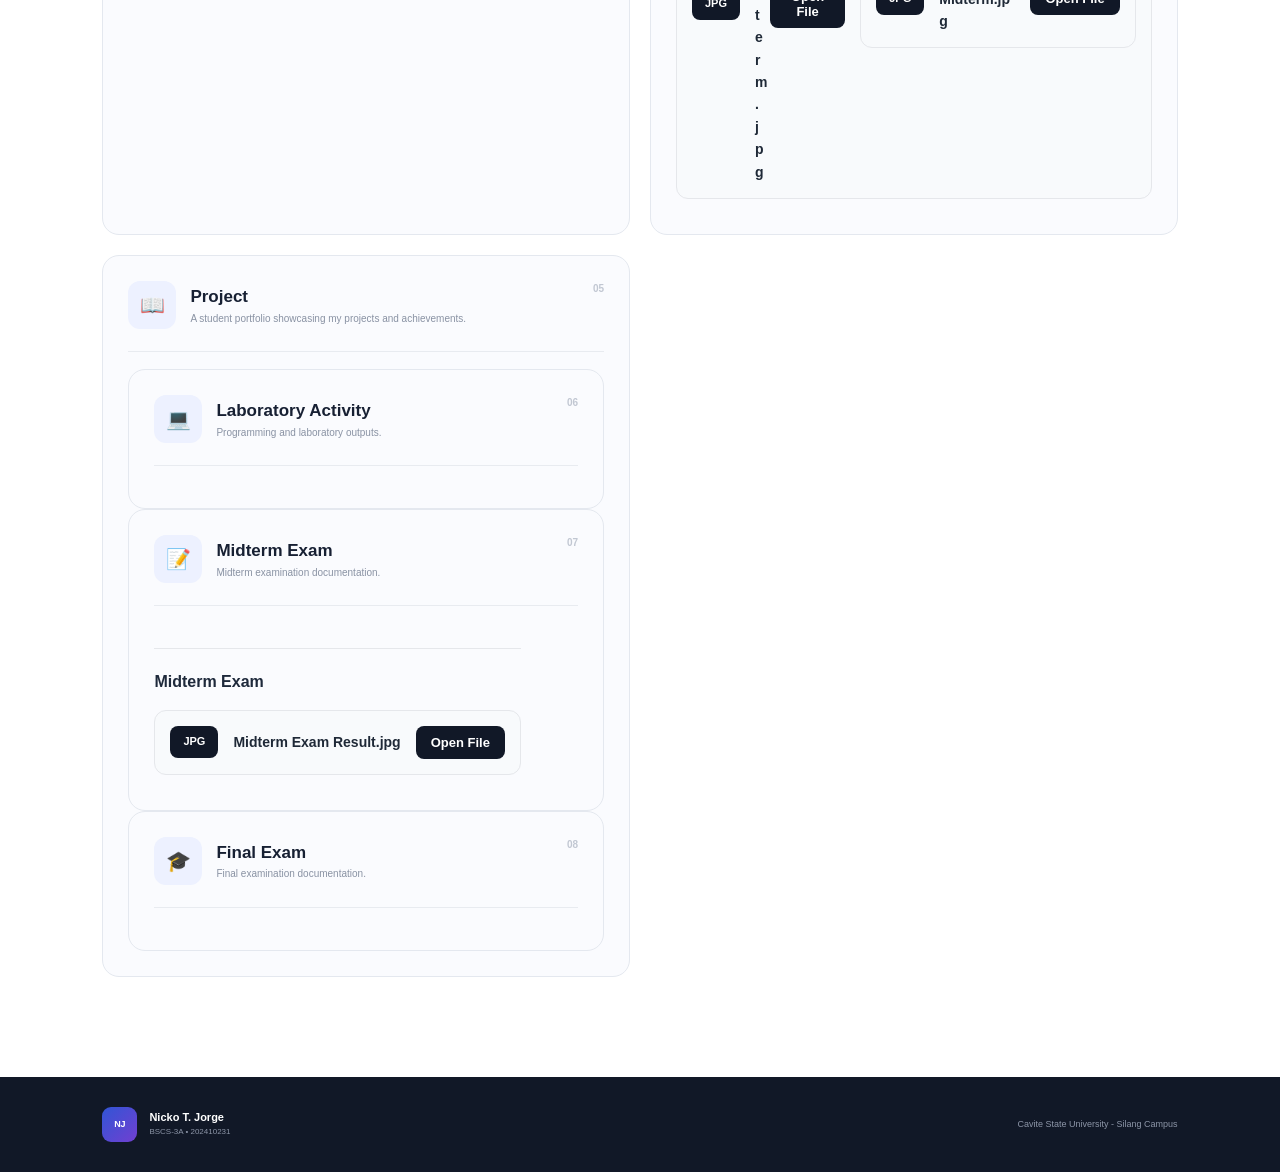
==== commit 854e40b2: "Update index.html" ====
--- a/index.html
+++ b/index.html
@@ -724,7 +724,7 @@
                         Open File
                     </button>      
 
-                <!-- FILE 4 -->
+            <!-- FILE 4 -->
                 <div class="file-item-card">
 
                     <div class="file-item-header">
@@ -735,18 +735,18 @@
 
                     <div class="file-info">
                         <div class="file-title">
-                            Long Quiz Midterm Part.jpg
+                            Long Quiz Midterm.jpg
                         </div>
-
+                    </div>
                     <button
                         class="view-btn"
                         onclick="openStaticFile(
-                            'files/Long Quiz - Overall Lesson.jpg',
-                            'Long Quiz - Overall Lesson.jpg'
+                            'files/Long Quiz - Overall Lesson Midterm.jpg',
+                            'Long Quiz - Overall Lesson Midterm.jpg'
                         )"
                     >
                         Open File
-                    </button>      
+                    </button>    
                 
         </article>
 
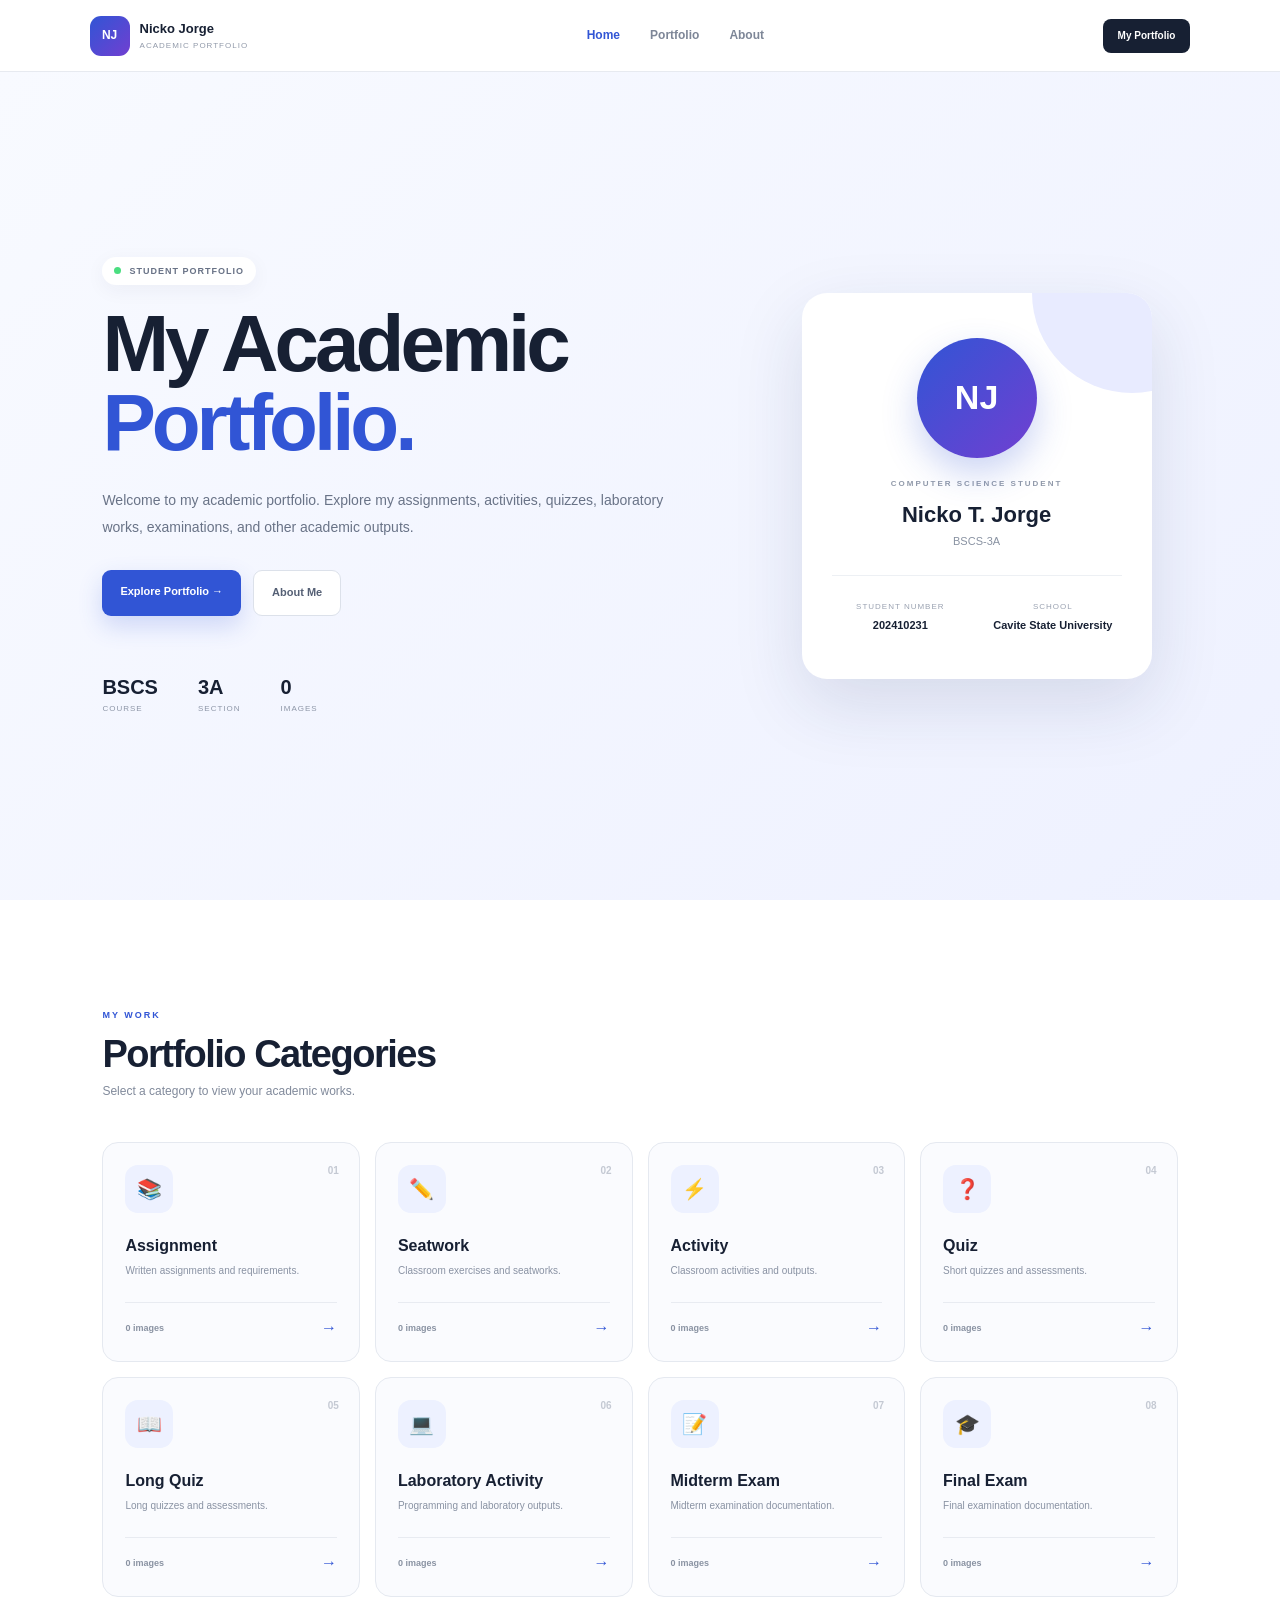
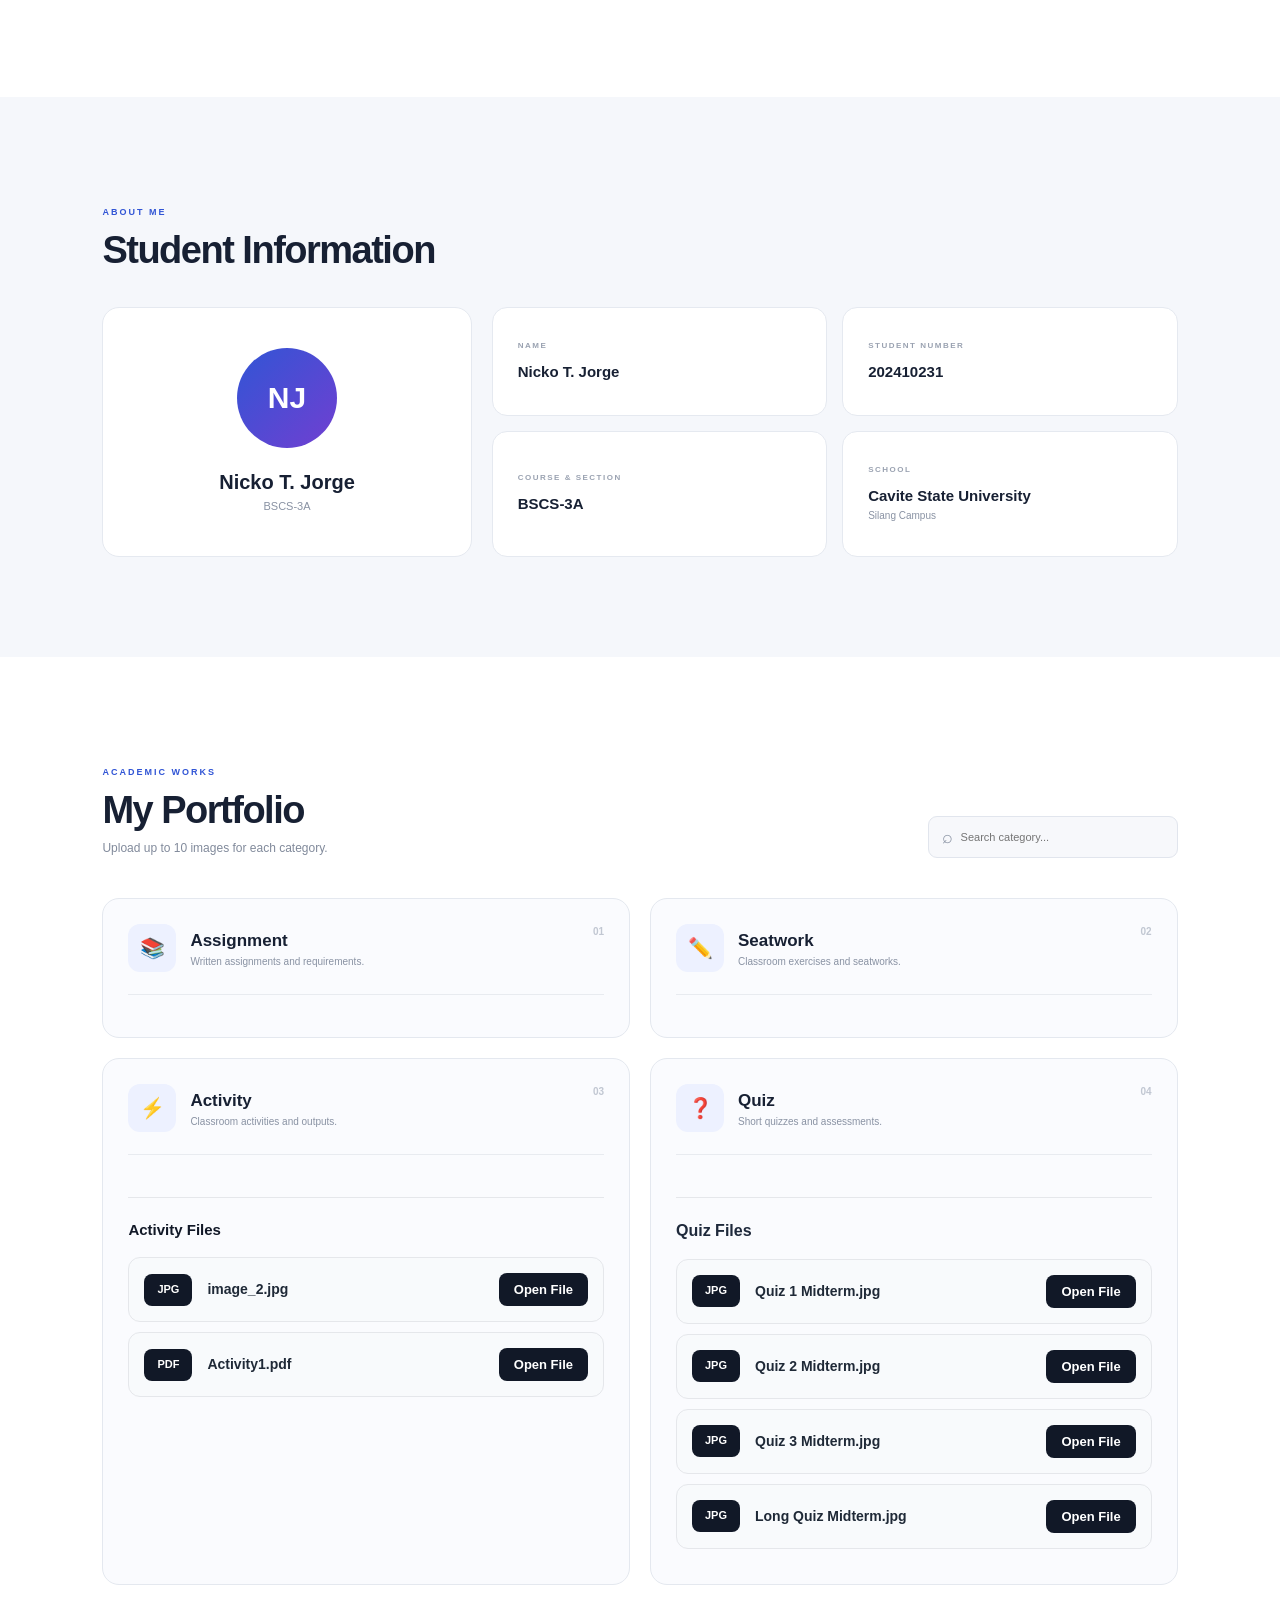
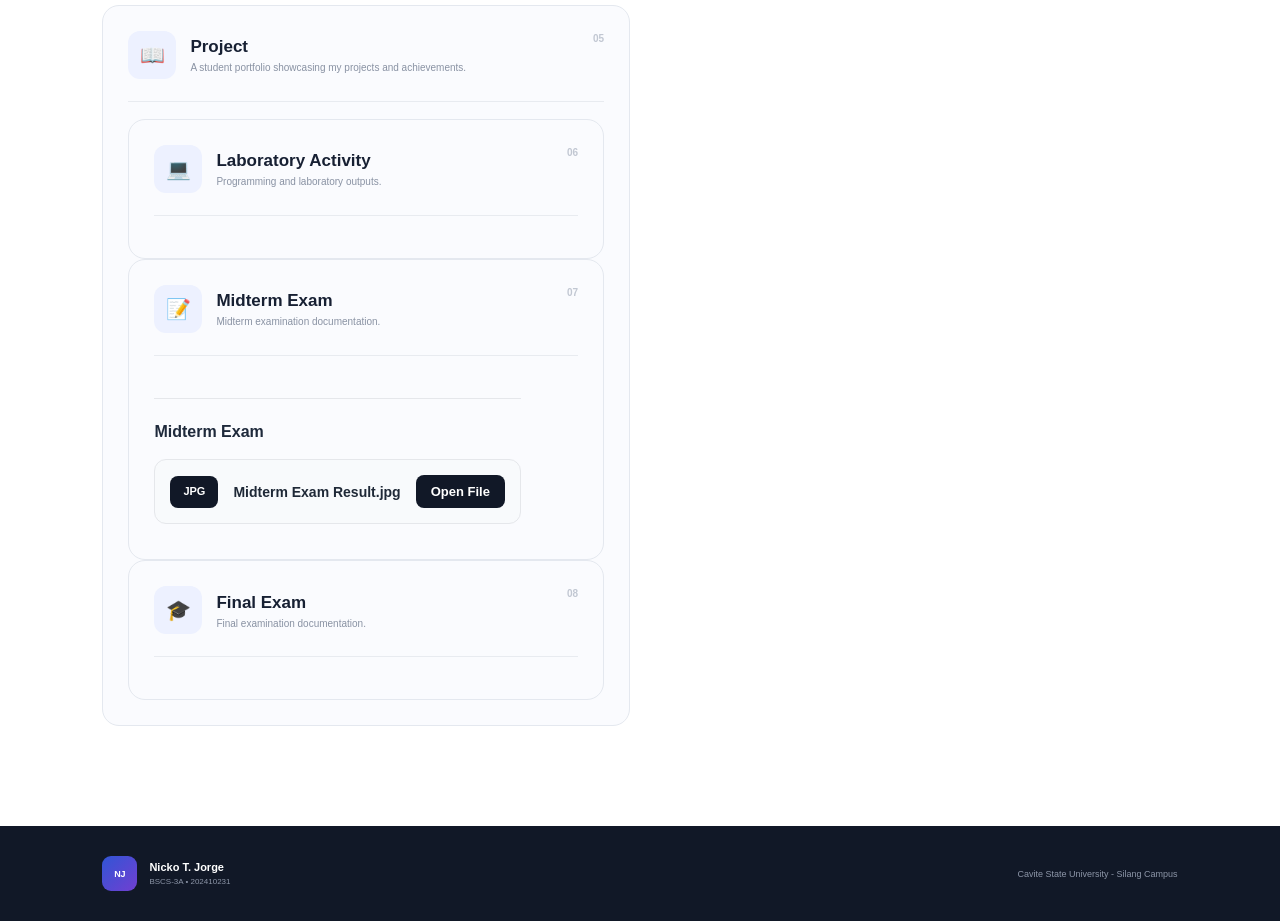
==== commit 5bdc3462: "Update index.html" ====
--- a/index.html
+++ b/index.html
@@ -722,7 +722,8 @@
                         )"
                     >
                         Open File
-                    </button>      
+                    </button>
+                </div>
 
             <!-- FILE 4 -->
                 <div class="file-item-card">
@@ -746,7 +747,8 @@
                         )"
                     >
                         Open File
-                    </button>    
+                    </button>
+                </div>
                 
         </article>
 
